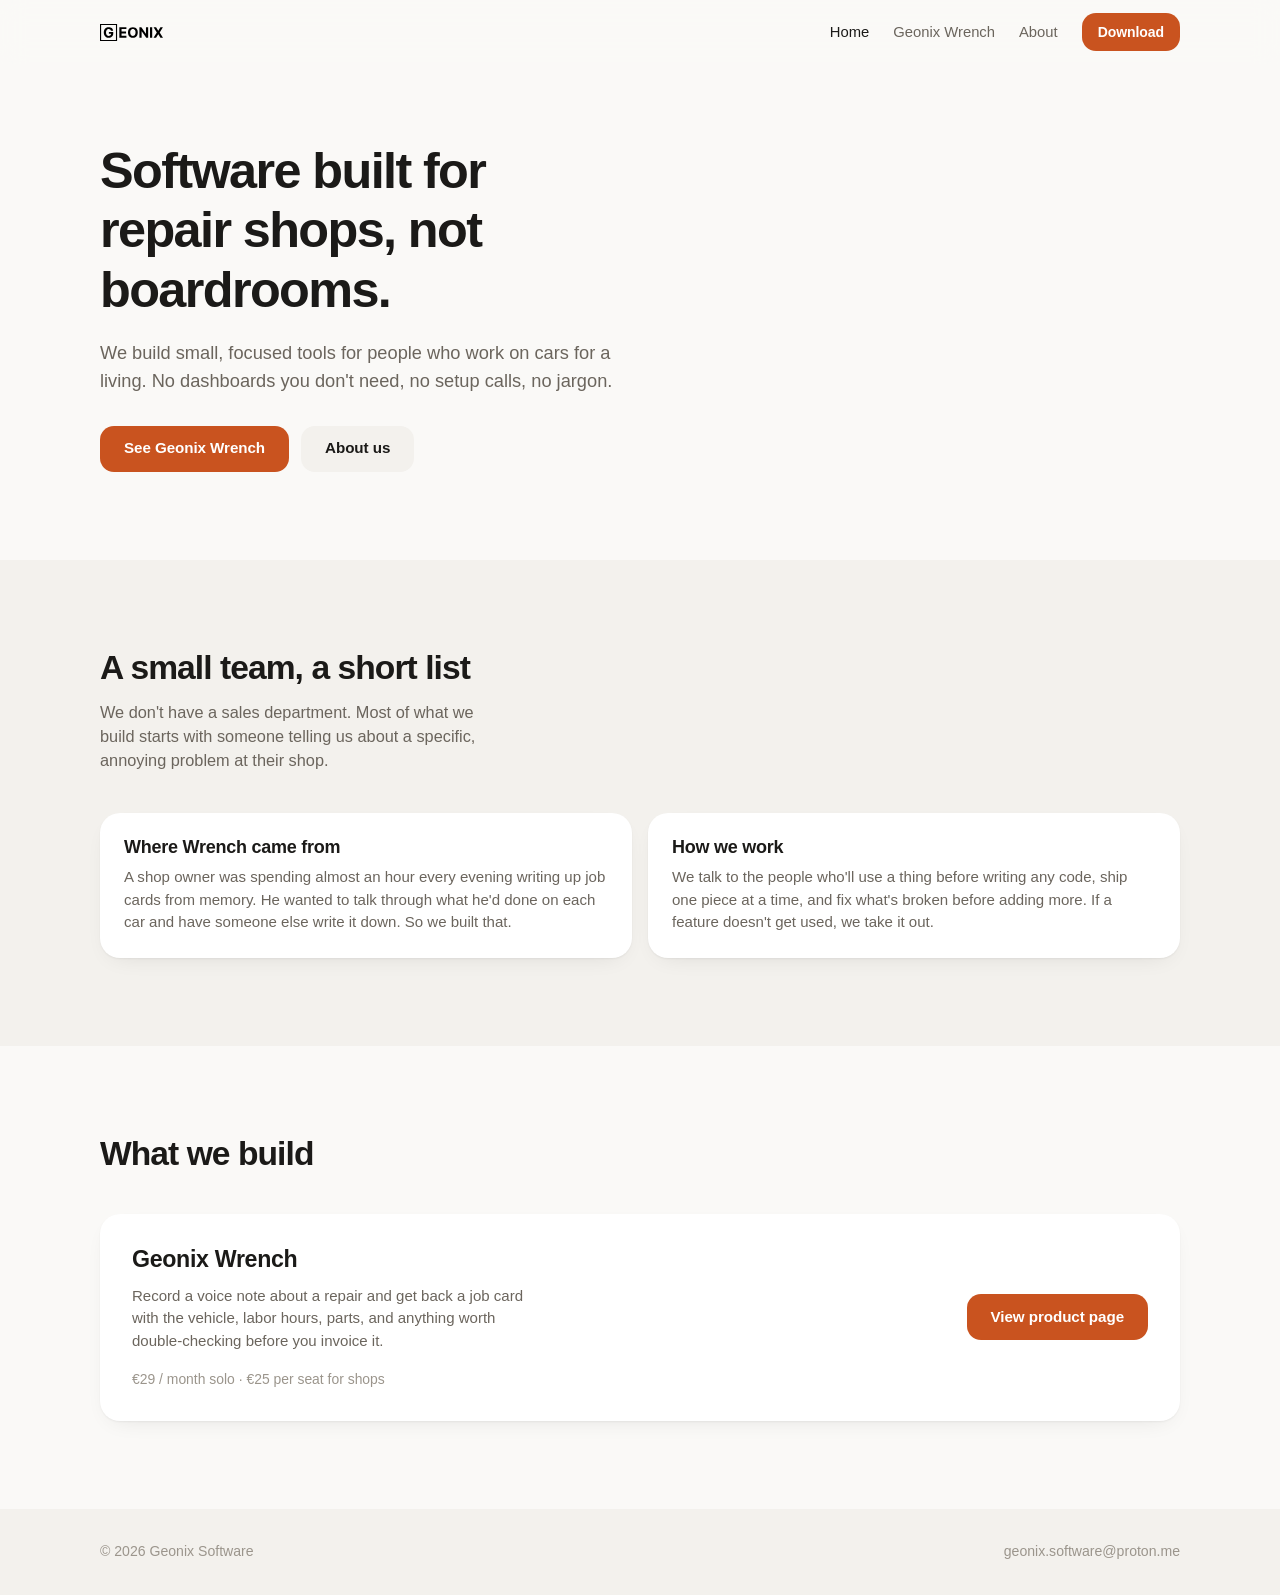
==== index.html @ e20d3b67 "Remove decorative pills and badges The tinted pill above the hero headline is a stock landing-page d" ====
<!DOCTYPE html>
<html lang="en">
<head>
<meta charset="UTF-8" />
<meta name="viewport" content="width=device-width, initial-scale=1.0" />
<title>Geonix Software — tools for repair shops</title>
<meta name="description" content="Small, focused software for people who work on cars for a living." />
<link rel="icon" href="data:," />
<link rel="stylesheet" href="assets/site.css" />
</head>
<body>

<header class="site-header">
  <div class="shell">
    <a href="index.html" class="brand" aria-label="Geonix Software home">
      <picture>
        <source srcset="assets/geonix_logo_light.svg" media="(prefers-color-scheme: dark)" />
        <img src="assets/geonix_logo.svg" alt="Geonix" class="brand-geonix" />
      </picture>
    </a>
    <nav class="nav">
      <a href="index.html" class="current nav-hide">Home</a>
      <a href="geonix_wrench.html" class="nav-hide">Geonix Wrench</a>
      <a href="#about" class="nav-hide">About</a>
      <a href="geonix_wrench.html#download" class="btn btn-primary btn-sm">Download</a>
    </nav>
  </div>
</header>

<section class="hero">
  <div class="shell">
    <h1 style="max-width:16ch">Software built for repair shops, not boardrooms.</h1>
    <p class="lede" style="margin-top:var(--s5)">
      We build small, focused tools for people who work on cars for a living. No dashboards you
      don't need, no setup calls, no jargon.
    </p>
    <div class="hero-actions">
      <a href="geonix_wrench.html" class="btn btn-primary">See Geonix Wrench</a>
      <a href="#about" class="btn btn-tonal">About us</a>
    </div>
  </div>
</section>

<section id="about" class="section section-muted">
  <div class="shell">
    <div class="section-head">
      <h2>A small team, a short list</h2>
      <p>
        We don't have a sales department. Most of what we build starts with someone telling us
        about a specific, annoying problem at their shop.
      </p>
    </div>

    <div class="grid grid-2">
      <div class="card">
        <h3>Where Wrench came from</h3>
        <p>
          A shop owner was spending almost an hour every evening writing up job cards from
          memory. He wanted to talk through what he'd done on each car and have someone else
          write it down. So we built that.
        </p>
      </div>
      <div class="card">
        <h3>How we work</h3>
        <p>
          We talk to the people who'll use a thing before writing any code, ship one piece at a
          time, and fix what's broken before adding more. If a feature doesn't get used, we take
          it out.
        </p>
      </div>
    </div>
  </div>
</section>

<section class="section">
  <div class="shell">
    <div class="section-head">
      <h2>What we build</h2>
    </div>

    <div class="card" style="display:flex;flex-wrap:wrap;gap:var(--s8);align-items:center;justify-content:space-between;padding:var(--s8)">
      <div style="flex:1 1 24rem">
        <h3 style="font-size:1.45rem">Geonix Wrench</h3>
        <p style="margin-top:var(--s3);color:var(--ink-2);max-width:48ch">
          Record a voice note about a repair and get back a job card with the vehicle, labor
          hours, parts, and anything worth double-checking before you invoice it.
        </p>
        <p class="fine" style="margin-top:var(--s4)">€29 / month solo · €25 per seat for shops</p>
      </div>
      <a href="geonix_wrench.html" class="btn btn-primary">View product page</a>
    </div>
  </div>
</section>

<footer class="site-footer">
  <div class="shell">
    <p>&copy; 2026 Geonix Software</p>
    <a href="mailto:geonix.software@proton.me">geonix.software@proton.me</a>
  </div>
</footer>

</body>
</html>
---- assets/site.css ----
/* Geonix Software — site styles.
   Same design system as the app (lib/core/theme): tonal surfaces instead of
   drawn borders, one rounding scale, one soft shadow, two muted ink tones. */

/* ---------------------------------------------------------------- tokens */

:root {
  /* Surfaces step by tone, not by outline. */
  --canvas: #faf9f7;
  --surface: #ffffff;
  --muted: #f3f1ed;
  --sunken: #efede8;
  --hairline: #e9e6e1;

  --ink: #1b1a18;
  --ink-2: #6b655d;
  --ink-3: #9b958c;

  --accent: #c9531f;
  --accent-hover: #b1471a;
  --accent-soft: #faede5;
  --on-accent: #ffffff;

  --success: #2c7a57;
  --success-soft: #e7f1ec;
  --danger: #b63a2e;
  --danger-soft: #faeae8;

  /* One shadow, two layers: contact + ambient. No heavy drops anywhere. */
  --shadow: 0 1px 2px rgba(27, 26, 24, 0.05), 0 8px 24px -12px rgba(27, 26, 24, 0.12);
  --shadow-lg: 0 2px 4px rgba(27, 26, 24, 0.05), 0 24px 48px -20px rgba(27, 26, 24, 0.18);

  --r-sm: 10px;
  --r-md: 14px;
  --r-lg: 20px;
  --r-xl: 26px;

  /* 4-point spacing scale, mirroring AppTheme. */
  --s1: 4px;
  --s2: 8px;
  --s3: 12px;
  --s4: 16px;
  --s5: 20px;
  --s6: 24px;
  --s8: 32px;
  --s10: 40px;
  --s12: 56px;

  --shell: min(1080px, 100% - 2.5rem);
  --font: -apple-system, BlinkMacSystemFont, "Segoe UI", Roboto, "Helvetica Neue", Arial,
    sans-serif;

  --header-bg: rgba(250, 249, 247, 0.85);
  --scrim: rgba(27, 26, 24, 0.32);
}

/* Dark mode. Same values as AppPalette.dark in the app, so the two surfaces
   stay in step. Only the tokens are redefined — no component rules change. */
@media (prefers-color-scheme: dark) {
  :root {
    --canvas: #141317;
    --surface: #1d1c21;
    --muted: #26252b;
    --sunken: #2b2a31;
    --hairline: #302f37;

    --ink: #f4f2ef;
    --ink-2: #a8a3ad;
    --ink-3: #77727e;

    /* Lifted accent: the light-mode orange does not carry enough contrast
       against a dark surface. */
    --accent: #ec7440;
    --accent-hover: #f28a5d;
    --accent-soft: #33241c;
    --on-accent: #1b1008;

    --success: #5fbb8c;
    --success-soft: #1d2a24;
    --danger: #e87a6c;
    --danger-soft: #2e1f1d;

    --shadow: 0 1px 2px rgba(0, 0, 0, 0.4), 0 8px 24px -12px rgba(0, 0, 0, 0.6);
    --shadow-lg: 0 2px 4px rgba(0, 0, 0, 0.4), 0 24px 48px -20px rgba(0, 0, 0, 0.7);

    --header-bg: rgba(20, 19, 23, 0.85);
    --scrim: rgba(0, 0, 0, 0.55);
  }

  /* The accent ring on the featured plan needs the lifted orange too. */
  .plan-featured {
    box-shadow: var(--shadow-lg), inset 0 0 0 1.5px rgba(236, 116, 64, 0.4);
  }

  /* .flag deliberately NOT overridden here: it sits on the white PDF mock,
     which stays light in dark mode. */
}

/* ----------------------------------------------------------------- reset */

*,
*::before,
*::after {
  box-sizing: border-box;
}

html {
  -webkit-text-size-adjust: 100%;
  scroll-behavior: smooth;
}

body {
  margin: 0;
  background: var(--canvas);
  color: var(--ink);
  font-family: var(--font);
  font-size: 16px;
  line-height: 1.5;
  -webkit-font-smoothing: antialiased;
  -moz-osx-font-smoothing: grayscale;
}

img {
  display: block;
  max-width: 100%;
}

a {
  color: inherit;
  text-decoration: none;
}

button,
input {
  font: inherit;
  color: inherit;
  margin: 0;
}

p {
  margin: 0;
}

h1,
h2,
h3,
h4 {
  margin: 0;
  color: var(--ink);
  line-height: 1.18;
  letter-spacing: -0.022em;
  font-weight: 700;
}

h1 {
  font-size: clamp(2.1rem, 4.6vw, 3.15rem);
  letter-spacing: -0.032em;
}

h2 {
  font-size: clamp(1.6rem, 3vw, 2.1rem);
  letter-spacing: -0.028em;
}

h3 {
  font-size: 1.125rem;
  letter-spacing: -0.014em;
}

:focus-visible {
  outline: 2px solid var(--accent);
  outline-offset: 2px;
  border-radius: var(--r-sm);
}

/* ---------------------------------------------------------------- layout */

.shell {
  width: var(--shell);
  margin-inline: auto;
}

.section {
  padding-block: clamp(3.5rem, 7vw, 5.5rem);
}

/* Alternating tone replaces the hairline rules that used to divide sections. */
.section-muted {
  background: var(--muted);
}

.section-head {
  max-width: 46ch;
  margin-bottom: var(--s10);
}

.section-head p {
  margin-top: var(--s3);
  color: var(--ink-2);
  font-size: 1.02rem;
}

.lede {
  color: var(--ink-2);
  font-size: clamp(1.02rem, 1.5vw, 1.14rem);
  max-width: 54ch;
}

.muted {
  color: var(--ink-2);
}

.fine {
  color: var(--ink-3);
  font-size: 0.87rem;
}

/* ---------------------------------------------------------------- header */

.site-header {
  position: sticky;
  top: 0;
  z-index: 50;
  background: var(--header-bg);
  backdrop-filter: saturate(180%) blur(12px);
}

.site-header .shell {
  display: flex;
  align-items: center;
  justify-content: space-between;
  gap: var(--s5);
  height: 64px;
}

/* The two marks have different aspect ratios (the Wrench lockup carries a
   second line), so they are sized individually to sit on the same baseline
   rather than by one blanket height. */
.brand {
  display: inline-flex;
  align-items: center;
  transition: opacity 0.15s ease;
}

.brand:hover {
  opacity: 0.7;
}

.brand img {
  width: auto;
  display: block;
}

.brand-wrench {
  height: 26px;
}

.brand-geonix {
  height: 17px;
}

.brand-pair {
  display: flex;
  align-items: center;
  gap: var(--s4);
  min-width: 0;
}

.brand-divider {
  width: 1px;
  height: 22px;
  background: var(--hairline);
  flex: none;
}

/* On a narrow screen the company mark yields to the product it belongs to. */
@media (max-width: 480px) {
  .brand-divider,
  .brand-pair .brand-geonix {
    display: none;
  }
}

.nav {
  display: flex;
  align-items: center;
  gap: var(--s6);
  font-size: 0.925rem;
  color: var(--ink-2);
}

/* :not(.btn) matters. `.nav a` (0,1,1) outranks `.btn`/`.btn-sm` (0,1,0), so
   without it this rule zeroed the button's horizontal padding and its label
   spilled outside the pill — and the hover rule repainted its text dark. */
.nav a:not(.btn) {
  padding: var(--s2) 0;
  transition: color 0.15s ease;
}

.nav a:not(.btn):hover,
.nav a:not(.btn).current {
  color: var(--ink);
}

@media (max-width: 640px) {
  .nav-hide {
    display: none;
  }
}

/* --------------------------------------------------------------- buttons */

.btn {
  display: inline-flex;
  align-items: center;
  justify-content: center;
  gap: var(--s2);
  min-height: 46px;
  padding: 0 var(--s6);
  border: 0;
  border-radius: var(--r-md);
  font-size: 0.95rem;
  font-weight: 600;
  letter-spacing: -0.005em;
  cursor: pointer;
  white-space: nowrap;
  transition: background-color 0.15s ease, color 0.15s ease, transform 0.1s ease;
}

.btn:active:not(:disabled) {
  transform: translateY(1px);
}

.btn-primary {
  background: var(--accent);
  color: var(--on-accent);
}

.btn-primary:hover:not(:disabled) {
  background: var(--accent-hover);
}

/* Tonal fill rather than an outline — matches OutlinedButton in the app. */
.btn-tonal {
  background: var(--muted);
  color: var(--ink);
}

.btn-tonal:hover:not(:disabled) {
  background: var(--sunken);
}

.section-muted .btn-tonal {
  background: var(--surface);
}

/* ...but inside a card the surrounding surface IS --surface, so the rule above
   painted the button the same colour as the card and it vanished. Same
   specificity, declared later, so this wins where it applies. */
.card .btn-tonal,
.plan .btn-tonal {
  background: var(--muted);
}

.card .btn-tonal:hover:not(:disabled),
.plan .btn-tonal:hover:not(:disabled) {
  background: var(--sunken);
}

.btn-sm {
  min-height: 38px;
  padding: 0 var(--s4);
  font-size: 0.875rem;
}

.btn-block {
  width: 100%;
}

.btn:disabled {
  background: var(--sunken);
  color: var(--ink-3);
  cursor: not-allowed;
}

/* Bare icon rather than a tinted rounded chip — the badge was decoration and
   read as boilerplate. */
.card-icon {
  display: block;
  color: var(--accent);
  margin-bottom: var(--s4);
}

.card-icon svg {
  width: 22px;
  height: 22px;
}

/* ----------------------------------------------------------------- cards */

.card {
  background: var(--surface);
  border-radius: var(--r-lg);
  padding: var(--s6);
  box-shadow: var(--shadow);
}

.card h3 + p {
  margin-top: var(--s2);
  color: var(--ink-2);
  font-size: 0.94rem;
}

.grid {
  display: grid;
  gap: var(--s4);
  grid-template-columns: 1fr;
}

@media (min-width: 700px) {
  .grid-2 {
    grid-template-columns: repeat(2, 1fr);
  }
  .grid-3 {
    grid-template-columns: repeat(3, 1fr);
  }
}

/* ------------------------------------------------------------------ hero */

.hero {
  padding-block: clamp(3rem, 6vw, 5rem) clamp(3.5rem, 7vw, 5.5rem);
}

.hero-grid {
  display: grid;
  gap: clamp(2.5rem, 5vw, 4rem);
  grid-template-columns: 1fr;
  align-items: center;
}

@media (min-width: 940px) {
  .hero-grid {
    grid-template-columns: 1.05fr 0.95fr;
  }
}

.hero .lede {
  margin-top: var(--s5);
}

.hero-actions {
  margin-top: var(--s8);
  display: flex;
  flex-wrap: wrap;
  gap: var(--s3);
}

.hero-note {
  margin-top: var(--s5);
  color: var(--ink-3);
  font-size: 0.87rem;
}

/* --------------------------------------------------------------- jobcard */

/* Deliberately theme-independent: this is a mock of the generated PDF, and the
   PDF is white paper with a navy accent (BRAND_COLOR in pdf_generator.py).
   It used to follow --surface, so in dark mode it showed as a black "PDF". */
.jobcard {
  --paper: #ffffff;
  --paper-ink: #1b1a18;
  --paper-ink-2: #6b655d;
  --paper-ink-3: #9b958c;
  --paper-line: #e8e5e0;
  --paper-navy: #1f3a5f;
}

/* --------------------------------------------------------- job card demo */

.jobcard {
  background: var(--paper);
  color: var(--paper-ink);
  border-radius: var(--r-xl);
  padding: var(--s6);
  box-shadow: var(--shadow-lg);
}

.jobcard-top {
  display: flex;
  align-items: center;
  justify-content: space-between;
  gap: var(--s4);
  padding-bottom: var(--s4);
  border-bottom: 1px solid var(--paper-line);
}

.jobcard-id {
  font-size: 0.8rem;
  color: var(--paper-ink-3);
}

.jobcard-row {
  padding-block: var(--s4);
  border-bottom: 1px solid var(--paper-line);
}

.jobcard-row:last-of-type {
  border-bottom: 0;
}

.jobcard-label {
  font-size: 0.72rem;
  font-weight: 700;
  letter-spacing: 0.06em;
  text-transform: uppercase;
  color: var(--paper-navy);
  margin-bottom: var(--s1);
}

.jobcard-value {
  font-size: 0.95rem;
  color: var(--paper-ink);
}

.jobcard-line {
  display: flex;
  align-items: baseline;
  justify-content: space-between;
  gap: var(--s4);
  font-size: 0.92rem;
  padding-block: var(--s1);
}

.jobcard-line span:last-child {
  font-variant-numeric: tabular-nums;
  color: var(--paper-ink-2);
}

.flag {
  margin-top: var(--s4);
  background: #fdf1e8;
  border-radius: var(--r-md);
  padding: var(--s3) var(--s4);
  font-size: 0.86rem;
  color: #8a3a14;
  display: flex;
  gap: var(--s2);
}

/* ----------------------------------------------------------------- steps */

.steps {
  counter-reset: step;
  display: grid;
  gap: var(--s6);
  grid-template-columns: 1fr;
}

@media (min-width: 820px) {
  .steps {
    grid-template-columns: repeat(3, 1fr);
  }
}

.step {
  background: var(--surface);
  border-radius: var(--r-lg);
  padding: var(--s6);
  box-shadow: var(--shadow);
}

.step::before {
  counter-increment: step;
  content: counter(step, decimal-leading-zero);
  display: block;
  color: var(--accent);
  font-size: 0.8rem;
  font-weight: 700;
  letter-spacing: 0.08em;
  margin-bottom: var(--s3);
}

.step p {
  margin-top: var(--s2);
  color: var(--ink-2);
  font-size: 0.94rem;
}

/* --------------------------------------------------------------- pricing */

/* Stretch, not start: the two cards hold different amounts of content (the
   Team card carries a seat stepper), and letting them size independently left
   their Subscribe buttons on different baselines. */
.pricing {
  display: grid;
  gap: var(--s5);
  grid-template-columns: 1fr;
  align-items: stretch;
}

@media (min-width: 860px) {
  .pricing {
    grid-template-columns: repeat(2, 1fr);
  }
}

.plan {
  background: var(--surface);
  border-radius: var(--r-xl);
  padding: var(--s8);
  box-shadow: var(--shadow);
  display: flex;
  flex-direction: column;
  height: 100%;
}

/* The one accented element on the page. */
.plan-featured {
  box-shadow: var(--shadow-lg), inset 0 0 0 1.5px rgba(201, 83, 31, 0.35);
}

.plan-head {
  display: flex;
  align-items: center;
  justify-content: space-between;
  gap: var(--s4);
  min-height: 30px;
}

.plan-sub {
  margin-top: var(--s2);
  color: var(--ink-2);
  font-size: 0.94rem;
  min-height: 2.8em;
}

.price {
  display: flex;
  align-items: baseline;
  gap: var(--s2);
  margin-top: var(--s6);
}

.price strong {
  font-size: 2.6rem;
  font-weight: 700;
  letter-spacing: -0.04em;
  font-variant-numeric: tabular-nums;
}

.price span {
  color: var(--ink-3);
  font-size: 0.9rem;
}

.plan-features {
  list-style: none;
  margin: var(--s6) 0 0;
  padding: 0;
  display: grid;
  gap: var(--s3);
  font-size: 0.94rem;
}

.plan-features li {
  display: flex;
  gap: var(--s3);
  align-items: flex-start;
}

.plan-features li::before {
  content: "✓";
  color: var(--accent);
  font-weight: 700;
  font-size: 0.85rem;
  line-height: 1.6;
  flex: none;
}

.plan-foot {
  margin-top: auto;
  padding-top: var(--s6);
}

/* ---------------------------------------------------------------- footer */

.site-footer {
  background: var(--muted);
  padding-block: var(--s8);
  color: var(--ink-3);
  font-size: 0.88rem;
}

.site-footer .shell {
  display: flex;
  flex-wrap: wrap;
  align-items: center;
  justify-content: space-between;
  gap: var(--s4);
}

.site-footer a:hover {
  color: var(--ink);
}

/* -------------------------------------------------------------- centered */

.center-page {
  min-height: 100vh;
  display: grid;
  place-items: center;
  padding: var(--s6);
  text-align: center;
}

.center-card {
  width: min(420px, 100%);
  background: var(--surface);
  border-radius: var(--r-xl);
  padding: var(--s10) var(--s8);
  box-shadow: var(--shadow);
}

.badge-round {
  width: 52px;
  height: 52px;
  border-radius: 50%;
  display: grid;
  place-items: center;
  margin: 0 auto var(--s6);
  font-size: 1.35rem;
}

@media (prefers-reduced-motion: reduce) {
  html {
    scroll-behavior: auto;
  }
  *,
  *::before,
  *::after {
    transition-duration: 0.01ms !important;
    animation-duration: 0.01ms !important;
  }
}

/* ------------------------------------------------------------- downloads */

.downloads {
  display: grid;
  gap: var(--s3);
  grid-template-columns: 1fr;
}

@media (min-width: 640px) {
  .downloads {
    grid-template-columns: repeat(2, 1fr);
  }
}

@media (min-width: 980px) {
  .downloads {
    grid-template-columns: repeat(3, 1fr);
  }
}

/* One rule for both states: an <a class="dl"> is a live download, a
   <span class="dl"> is one that has not shipped yet. */
.dl {
  display: flex;
  align-items: center;
  gap: var(--s4);
  padding: var(--s4) var(--s5);
  background: var(--surface);
  border-radius: var(--r-lg);
  box-shadow: var(--shadow);
  color: var(--ink);
  transition: transform 0.15s ease, box-shadow 0.15s ease;
}

a.dl:hover {
  transform: translateY(-2px);
  box-shadow: var(--shadow-lg);
}

.dl[aria-disabled='true'] {
  box-shadow: none;
  background: transparent;
  outline: 1.5px dashed var(--hairline);
  outline-offset: -1.5px;
  color: var(--ink-3);
}

/* Bare glyph, no tinted container — matches .card-icon. */
.dl-icon {
  flex: none;
  display: grid;
  place-items: center;
  color: var(--accent);
}

.dl[aria-disabled='true'] .dl-icon {
  color: var(--ink-3);
}

.dl-icon svg {
  width: 22px;
  height: 22px;
}

.dl-text {
  display: flex;
  flex-direction: column;
  min-width: 0;
}

.dl-text strong {
  font-size: 0.97rem;
  font-weight: 600;
  letter-spacing: -0.01em;
}

.dl-text small {
  font-size: 0.83rem;
  color: var(--ink-3);
}

.dl-soon {
  margin-left: auto;
  flex: none;
  font-style: normal;
  font-size: 0.78rem;
  color: var(--ink-3);
}
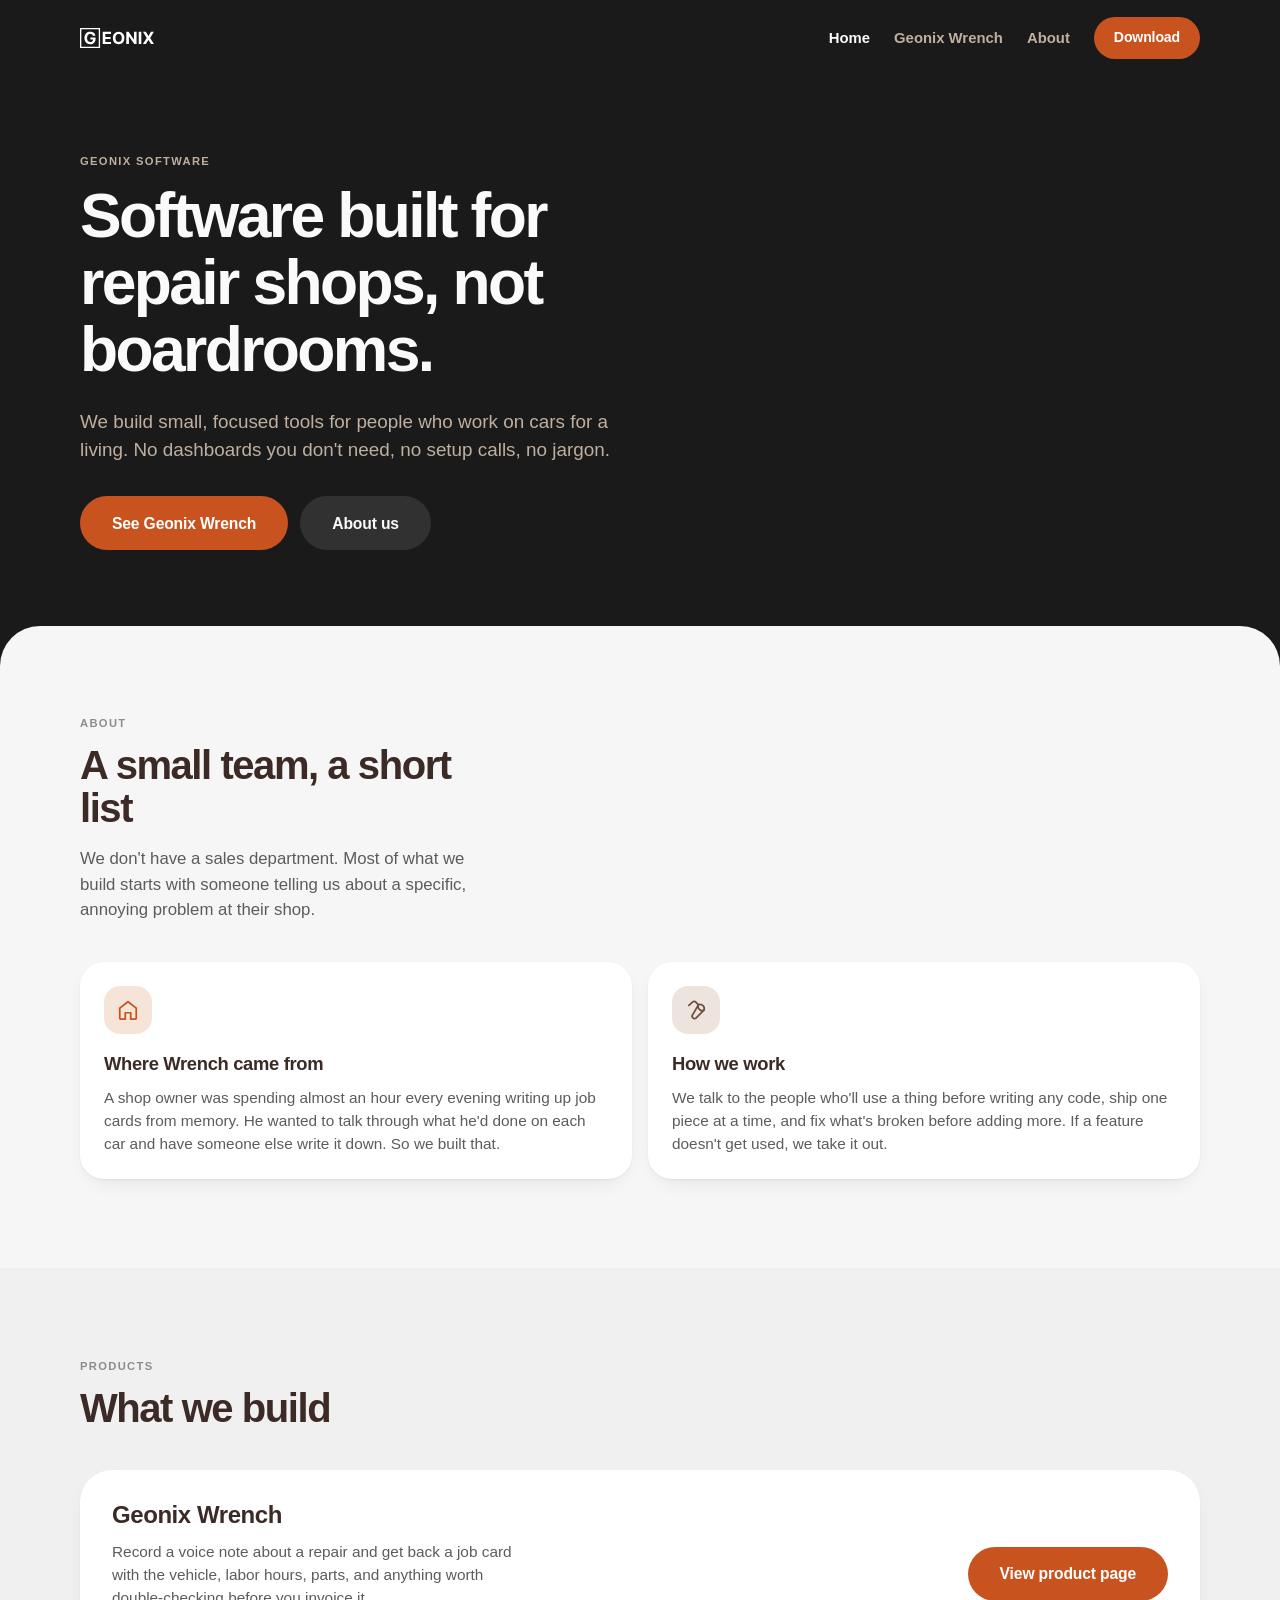
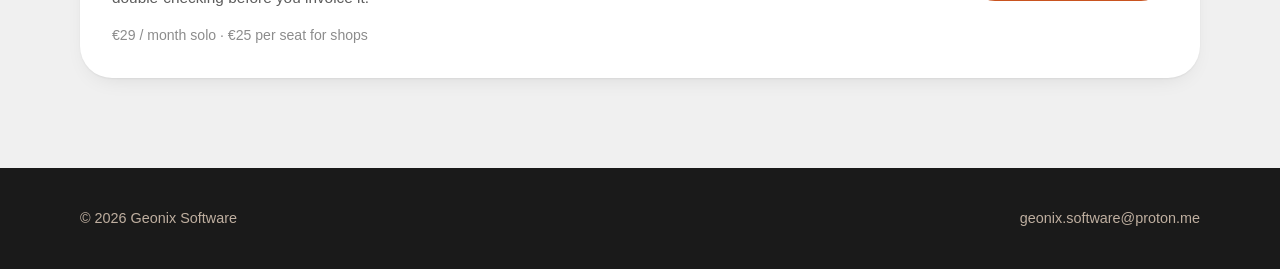
==== commit db19523f: "Rebuild the site on the block-and-sheet layout The pages were a flat light canvas with cards floatin" ====
--- a/index.html
+++ b/index.html
@@ -5,6 +5,7 @@
 <meta name="viewport" content="width=device-width, initial-scale=1.0" />
 <title>Geonix Software — tools for repair shops</title>
 <meta name="description" content="Small, focused software for people who work on cars for a living." />
+<meta name="theme-color" content="#1a1a1a" />
 <link rel="icon" href="data:," />
 <link rel="stylesheet" href="assets/site.css" />
 </head>
@@ -13,10 +14,7 @@
 <header class="site-header">
   <div class="shell">
     <a href="index.html" class="brand" aria-label="Geonix Software home">
-      <picture>
-        <source srcset="assets/geonix_logo_light.svg" media="(prefers-color-scheme: dark)" />
-        <img src="assets/geonix_logo.svg" alt="Geonix" class="brand-geonix" />
-      </picture>
+      <img src="assets/geonix_logo_light.svg" alt="Geonix" class="brand-geonix" />
     </a>
     <nav class="nav">
       <a href="index.html" class="current nav-hide">Home</a>
@@ -27,23 +25,27 @@
   </div>
 </header>
 
-<section class="hero">
+<section class="hero-plain">
   <div class="shell">
+    <span class="eyebrow eyebrow-on-block">Geonix Software</span>
     <h1 style="max-width:16ch">Software built for repair shops, not boardrooms.</h1>
-    <p class="lede" style="margin-top:var(--s5)">
+    <p class="lede">
       We build small, focused tools for people who work on cars for a living. No dashboards you
       don't need, no setup calls, no jargon.
     </p>
     <div class="hero-actions">
       <a href="geonix_wrench.html" class="btn btn-primary">See Geonix Wrench</a>
-      <a href="#about" class="btn btn-tonal">About us</a>
+      <a href="#about" class="btn btn-on-block">About us</a>
     </div>
   </div>
 </section>
 
-<section id="about" class="section section-muted">
+<main class="sheet">
+
+<section id="about" class="section">
   <div class="shell">
     <div class="section-head">
+      <span class="eyebrow">About</span>
       <h2>A small team, a short list</h2>
       <p>
         We don't have a sales department. Most of what we build starts with someone telling us
@@ -53,6 +55,7 @@
 
     <div class="grid grid-2">
       <div class="card">
+        <span class="icon-tile icon-tile-accent" aria-hidden="true"><svg viewBox="0 0 24 24" fill="none" stroke="currentColor" stroke-width="1.9" stroke-linecap="round" stroke-linejoin="round"><path d="M3 21V10l9-7 9 7v11a1 1 0 0 1-1 1h-5v-7H9v7H4a1 1 0 0 1-1-1Z"/></svg></span>
         <h3>Where Wrench came from</h3>
         <p>
           A shop owner was spending almost an hour every evening writing up job cards from
@@ -61,6 +64,7 @@
         </p>
       </div>
       <div class="card">
+        <span class="icon-tile" aria-hidden="true"><svg viewBox="0 0 24 24" fill="none" stroke="currentColor" stroke-width="1.9" stroke-linecap="round" stroke-linejoin="round"><path d="M14.7 6.3a4.5 4.5 0 0 0 5.9 5.9l-8.3 8.3a2.6 2.6 0 0 1-3.7-3.7Z"/><path d="M20.6 12.2A4.5 4.5 0 0 0 14.7 6.3l-2.6-2.6a3 3 0 0 0-4.2 0L4.2 6.9"/></svg></span>
         <h3>How we work</h3>
         <p>
           We talk to the people who'll use a thing before writing any code, ship one piece at a
@@ -72,15 +76,16 @@
   </div>
 </section>
 
-<section class="section">
+<section class="section section-muted">
   <div class="shell">
     <div class="section-head">
+      <span class="eyebrow">Products</span>
       <h2>What we build</h2>
     </div>
 
-    <div class="card" style="display:flex;flex-wrap:wrap;gap:var(--s8);align-items:center;justify-content:space-between;padding:var(--s8)">
-      <div style="flex:1 1 24rem">
-        <h3 style="font-size:1.45rem">Geonix Wrench</h3>
+    <div class="card product-card">
+      <div class="product-card-body">
+        <h3 style="font-size:1.5rem">Geonix Wrench</h3>
         <p style="margin-top:var(--s3);color:var(--ink-2);max-width:48ch">
           Record a voice note about a repair and get back a job card with the vehicle, labor
           hours, parts, and anything worth double-checking before you invoice it.
@@ -92,6 +97,8 @@
   </div>
 </section>
 
+</main>
+
 <footer class="site-footer">
   <div class="shell">
     <p>&copy; 2026 Geonix Software</p>
--- a/assets/site.css
+++ b/assets/site.css
@@ -1,39 +1,65 @@
 /* Geonix Software — site styles.
-   Same design system as the app (lib/core/theme): tonal surfaces instead of
-   drawn borders, one rounding scale, one soft shadow, two muted ink tones. */
+
+   Same design system as the app (lib/core/theme). Three ideas carry it:
+
+   * **Block and sheet.** The page opens on a near-black block that holds the
+     header and the headline; the content rides underneath it on a light sheet
+     with a hard top radius. Sections are then tone-blocked rather than ruled
+     off.
+   * **Backgrounds are neutral.** Canvas, surfaces and the block are black /
+     grey / white, so no large area carries hue.
+   * **Details carry the colour.** Headings, buttons, icon tiles and chips
+     come from the "Mellow Espresso / Soft Ecru" ramp:
+       #3B2A25 deep espresso · #6F4C3E mellow espresso · #BFAFA0 taupe
+       #EAE1D6 soft ecru     · #C9531F burnt orange
+*/
 
 /* ---------------------------------------------------------------- tokens */
 
 :root {
-  /* Surfaces step by tone, not by outline. */
-  --canvas: #faf9f7;
+  --canvas: #f6f6f6;
   --surface: #ffffff;
-  --muted: #f3f1ed;
-  --sunken: #efede8;
-  --hairline: #e9e6e1;
-
-  --ink: #1b1a18;
-  --ink-2: #6b655d;
-  --ink-3: #9b958c;
+  --muted: #f0f0f0;
+  --sunken: #e8e8e8;
+  --hairline: #e0e0e0;
+
+  /* Headings are espresso; running copy is neutral grey. */
+  --ink: #3b2a25;
+  --ink-2: #5c5c5c;
+  --ink-3: #8c8c8c;
 
   --accent: #c9531f;
-  --accent-hover: #b1471a;
-  --accent-soft: #faede5;
+  --accent-hover: #b0471a;
+  --accent-soft: #f6e4d8;
   --on-accent: #ffffff;
 
-  --success: #2c7a57;
-  --success-soft: #e7f1ec;
-  --danger: #b63a2e;
-  --danger-soft: #faeae8;
+  --secondary: #6f4c3e;
+  --secondary-soft: #ede4de;
+
+  /* The full-bleed block. Neutral near-black, so the espresso and orange
+     details sitting on it are the only colour in view. */
+  --block: #1a1a1a;
+  --block-raised: #262626;
+  --on-block: #fafafa;
+  /* Taupe — the one warm detail on the neutral block. */
+  --on-block-muted: #bfafa0;
+
+  --success: #3e7a5c;
+  --success-soft: #e4efe9;
+  --danger: #a83e2c;
+  --danger-soft: #f7e5e1;
 
   /* One shadow, two layers: contact + ambient. No heavy drops anywhere. */
-  --shadow: 0 1px 2px rgba(27, 26, 24, 0.05), 0 8px 24px -12px rgba(27, 26, 24, 0.12);
-  --shadow-lg: 0 2px 4px rgba(27, 26, 24, 0.05), 0 24px 48px -20px rgba(27, 26, 24, 0.18);
-
-  --r-sm: 10px;
-  --r-md: 14px;
-  --r-lg: 20px;
-  --r-xl: 26px;
+  --shadow: 0 1px 2px rgba(0, 0, 0, 0.05), 0 8px 24px -12px rgba(0, 0, 0, 0.14);
+  --shadow-lg: 0 2px 4px rgba(0, 0, 0, 0.06), 0 24px 48px -20px rgba(0, 0, 0, 0.2);
+  --shadow-float: 0 4px 8px rgba(0, 0, 0, 0.06), 0 40px 80px -32px rgba(0, 0, 0, 0.28);
+
+  --r-sm: 12px;
+  --r-md: 18px;
+  --r-lg: 24px;
+  --r-xl: 32px;
+  --r-sheet: 40px;
+  --r-pill: 999px;
 
   /* 4-point spacing scale, mirroring AppTheme. */
   --s1: 4px;
@@ -45,55 +71,52 @@
   --s8: 32px;
   --s10: 40px;
   --s12: 56px;
-
-  --shell: min(1080px, 100% - 2.5rem);
+  --s16: 72px;
+
+  --shell: min(1120px, 100% - 2.5rem);
   --font: -apple-system, BlinkMacSystemFont, "Segoe UI", Roboto, "Helvetica Neue", Arial,
     sans-serif;
-
-  --header-bg: rgba(250, 249, 247, 0.85);
-  --scrim: rgba(27, 26, 24, 0.32);
 }
 
 /* Dark mode. Same values as AppPalette.dark in the app, so the two surfaces
    stay in step. Only the tokens are redefined — no component rules change. */
 @media (prefers-color-scheme: dark) {
   :root {
-    --canvas: #141317;
-    --surface: #1d1c21;
-    --muted: #26252b;
-    --sunken: #2b2a31;
-    --hairline: #302f37;
-
-    --ink: #f4f2ef;
-    --ink-2: #a8a3ad;
-    --ink-3: #77727e;
+    --canvas: #121212;
+    --surface: #1c1c1c;
+    --muted: #262626;
+    --sunken: #303030;
+    --hairline: #343434;
+
+    --ink: #f5f3f1;
+    --ink-2: #ababab;
+    --ink-3: #757575;
 
     /* Lifted accent: the light-mode orange does not carry enough contrast
        against a dark surface. */
-    --accent: #ec7440;
-    --accent-hover: #f28a5d;
-    --accent-soft: #33241c;
-    --on-accent: #1b1008;
-
-    --success: #5fbb8c;
-    --success-soft: #1d2a24;
-    --danger: #e87a6c;
-    --danger-soft: #2e1f1d;
-
-    --shadow: 0 1px 2px rgba(0, 0, 0, 0.4), 0 8px 24px -12px rgba(0, 0, 0, 0.6);
-    --shadow-lg: 0 2px 4px rgba(0, 0, 0, 0.4), 0 24px 48px -20px rgba(0, 0, 0, 0.7);
-
-    --header-bg: rgba(20, 19, 23, 0.85);
-    --scrim: rgba(0, 0, 0, 0.55);
-  }
-
-  /* The accent ring on the featured plan needs the lifted orange too. */
-  .plan-featured {
-    box-shadow: var(--shadow-lg), inset 0 0 0 1.5px rgba(236, 116, 64, 0.4);
-  }
-
-  /* .flag deliberately NOT overridden here: it sits on the white PDF mock,
-     which stays light in dark mode. */
+    --accent: #e07e4a;
+    --accent-hover: #ec9264;
+    --accent-soft: #33231a;
+    --on-accent: #241209;
+
+    --secondary: #bfafa0;
+    --secondary-soft: #2b2521;
+
+    /* Deeper than --canvas, so the sheet still reads as lifted *off* the
+       block. Matching the block to the surface tone instead sank the sheet
+       into it and lost the whole block/sheet split in dark mode. */
+    --block: #000000;
+    --block-raised: #1a1a1a;
+
+    --success: #6bb58a;
+    --success-soft: #1b2a22;
+    --danger: #e08a76;
+    --danger-soft: #2e1d1b;
+
+    --shadow: 0 1px 2px rgba(0, 0, 0, 0.5), 0 8px 24px -12px rgba(0, 0, 0, 0.7);
+    --shadow-lg: 0 2px 4px rgba(0, 0, 0, 0.5), 0 24px 48px -20px rgba(0, 0, 0, 0.8);
+    --shadow-float: 0 4px 8px rgba(0, 0, 0, 0.5), 0 40px 80px -32px rgba(0, 0, 0, 0.9);
+  }
 }
 
 /* ----------------------------------------------------------------- reset */
@@ -111,7 +134,9 @@
 
 body {
   margin: 0;
-  background: var(--canvas);
+  /* The page background IS the block: the sheet is a rounded panel laid on
+     top of it, so the near-black shows at the top and behind the footer. */
+  background: var(--block);
   color: var(--ink);
   font-family: var(--font);
   font-size: 16px;
@@ -147,29 +172,30 @@
 h4 {
   margin: 0;
   color: var(--ink);
-  line-height: 1.18;
-  letter-spacing: -0.022em;
+  line-height: 1.08;
+  letter-spacing: -0.03em;
+  font-weight: 800;
+}
+
+h1 {
+  font-size: clamp(2.4rem, 5.4vw, 3.9rem);
+  letter-spacing: -0.042em;
+}
+
+h2 {
+  font-size: clamp(1.75rem, 3.4vw, 2.5rem);
+  letter-spacing: -0.036em;
+}
+
+h3 {
+  font-size: 1.15rem;
   font-weight: 700;
-}
-
-h1 {
-  font-size: clamp(2.1rem, 4.6vw, 3.15rem);
-  letter-spacing: -0.032em;
-}
-
-h2 {
-  font-size: clamp(1.6rem, 3vw, 2.1rem);
-  letter-spacing: -0.028em;
-}
-
-h3 {
-  font-size: 1.125rem;
-  letter-spacing: -0.014em;
+  letter-spacing: -0.018em;
 }
 
 :focus-visible {
   outline: 2px solid var(--accent);
-  outline-offset: 2px;
+  outline-offset: 3px;
   border-radius: var(--r-sm);
 }
 
@@ -180,8 +206,16 @@
   margin-inline: auto;
 }
 
+/* The light panel the whole page body sits on. */
+.sheet {
+  background: var(--canvas);
+  border-radius: var(--r-sheet) var(--r-sheet) 0 0;
+  position: relative;
+  z-index: 1;
+}
+
 .section {
-  padding-block: clamp(3.5rem, 7vw, 5.5rem);
+  padding-block: clamp(3.5rem, 7vw, 6rem);
 }
 
 /* Alternating tone replaces the hairline rules that used to divide sections. */
@@ -190,20 +224,35 @@
 }
 
 .section-head {
-  max-width: 46ch;
+  max-width: 44ch;
   margin-bottom: var(--s10);
 }
 
 .section-head p {
-  margin-top: var(--s3);
+  margin-top: var(--s4);
   color: var(--ink-2);
-  font-size: 1.02rem;
+  font-size: 1.05rem;
+}
+
+/* Small uppercase label above a heading. The one place tracking opens up. */
+.eyebrow {
+  display: block;
+  font-size: 0.7rem;
+  font-weight: 800;
+  letter-spacing: 0.12em;
+  text-transform: uppercase;
+  color: var(--ink-3);
+  margin-bottom: var(--s3);
+}
+
+.eyebrow-on-block {
+  color: var(--on-block-muted);
 }
 
 .lede {
   color: var(--ink-2);
-  font-size: clamp(1.02rem, 1.5vw, 1.14rem);
-  max-width: 54ch;
+  font-size: clamp(1.05rem, 1.5vw, 1.18rem);
+  max-width: 52ch;
 }
 
 .muted {
@@ -212,17 +261,13 @@
 
 .fine {
   color: var(--ink-3);
-  font-size: 0.87rem;
-}
-
-/* ---------------------------------------------------------------- header */
+  font-size: 0.88rem;
+}
+
+/* ---------------------------------------------------- header (on block) */
 
 .site-header {
-  position: sticky;
-  top: 0;
-  z-index: 50;
-  background: var(--header-bg);
-  backdrop-filter: saturate(180%) blur(12px);
+  background: var(--block);
 }
 
 .site-header .shell {
@@ -230,7 +275,8 @@
   align-items: center;
   justify-content: space-between;
   gap: var(--s5);
-  height: 64px;
+  min-height: 76px;
+  padding-block: var(--s3);
 }
 
 /* The two marks have different aspect ratios (the Wrench lockup carries a
@@ -252,11 +298,11 @@
 }
 
 .brand-wrench {
-  height: 26px;
+  height: 31px;
 }
 
 .brand-geonix {
-  height: 17px;
+  height: 20px;
 }
 
 .brand-pair {
@@ -268,16 +314,43 @@
 
 .brand-divider {
   width: 1px;
-  height: 22px;
-  background: var(--hairline);
+  height: 26px;
+  background: rgba(255, 255, 255, 0.18);
   flex: none;
 }
 
-/* On a narrow screen the company mark yields to the product it belongs to. */
-@media (max-width: 480px) {
-  .brand-divider,
-  .brand-pair .brand-geonix {
-    display: none;
+/* Both marks stay on phones. They are scaled down instead of one being
+   dropped, because at 320px the full-size pair plus the Download button
+   overruns the header. */
+@media (max-width: 560px) {
+  .brand-pair {
+    gap: var(--s3);
+  }
+
+  .brand-wrench {
+    height: 25px;
+  }
+
+  .brand-geonix {
+    height: 17px;
+  }
+
+  .brand-divider {
+    height: 20px;
+  }
+}
+
+@media (max-width: 360px) {
+  .brand-pair {
+    gap: var(--s2);
+  }
+
+  .brand-wrench {
+    height: 22px;
+  }
+
+  .brand-geonix {
+    height: 14px;
   }
 }
 
@@ -285,13 +358,14 @@
   display: flex;
   align-items: center;
   gap: var(--s6);
-  font-size: 0.925rem;
-  color: var(--ink-2);
+  font-size: 0.93rem;
+  font-weight: 600;
+  color: var(--on-block-muted);
 }
 
 /* :not(.btn) matters. `.nav a` (0,1,1) outranks `.btn`/`.btn-sm` (0,1,0), so
    without it this rule zeroed the button's horizontal padding and its label
-   spilled outside the pill — and the hover rule repainted its text dark. */
+   spilled outside the pill — and the hover rule repainted its text. */
 .nav a:not(.btn) {
   padding: var(--s2) 0;
   transition: color 0.15s ease;
@@ -299,10 +373,10 @@
 
 .nav a:not(.btn):hover,
 .nav a:not(.btn).current {
-  color: var(--ink);
-}
-
-@media (max-width: 640px) {
+  color: var(--on-block);
+}
+
+@media (max-width: 700px) {
   .nav-hide {
     display: none;
   }
@@ -315,16 +389,16 @@
   align-items: center;
   justify-content: center;
   gap: var(--s2);
-  min-height: 46px;
-  padding: 0 var(--s6);
+  min-height: 54px;
+  padding: 0 var(--s8);
   border: 0;
-  border-radius: var(--r-md);
-  font-size: 0.95rem;
-  font-weight: 600;
-  letter-spacing: -0.005em;
+  border-radius: var(--r-pill);
+  font-size: 0.98rem;
+  font-weight: 700;
+  letter-spacing: -0.01em;
   cursor: pointer;
   white-space: nowrap;
-  transition: background-color 0.15s ease, color 0.15s ease, transform 0.1s ease;
+  transition: background-color 0.15s ease, color 0.15s ease, transform 0.12s ease;
 }
 
 .btn:active:not(:disabled) {
@@ -367,10 +441,20 @@
   background: var(--sunken);
 }
 
+/* A tonal button sitting on the espresso block. */
+.btn-on-block {
+  background: rgba(255, 255, 255, 0.1);
+  color: var(--on-block);
+}
+
+.btn-on-block:hover:not(:disabled) {
+  background: rgba(255, 255, 255, 0.18);
+}
+
 .btn-sm {
-  min-height: 38px;
-  padding: 0 var(--s4);
-  font-size: 0.875rem;
+  min-height: 42px;
+  padding: 0 var(--s5);
+  font-size: 0.88rem;
 }
 
 .btn-block {
@@ -383,17 +467,65 @@
   cursor: not-allowed;
 }
 
-/* Bare icon rather than a tinted rounded chip — the badge was decoration and
-   read as boilerplate. */
-.card-icon {
-  display: block;
-  color: var(--accent);
-  margin-bottom: var(--s4);
-}
-
-.card-icon svg {
+/* ------------------------------------------------------------ icon tiles */
+
+/* Rounded-square tile, lifted from the reference grids. Espresso-toned by
+   default so a row of them reads as information, not as three CTAs. */
+.icon-tile {
+  display: grid;
+  place-items: center;
+  width: 48px;
+  height: 48px;
+  border-radius: 16px;
+  background: var(--secondary-soft);
+  color: var(--secondary);
+  margin-bottom: var(--s5);
+  flex: none;
+}
+
+.icon-tile svg {
   width: 22px;
   height: 22px;
+}
+
+.icon-tile-accent {
+  background: var(--accent-soft);
+  color: var(--accent);
+}
+
+/* ----------------------------------------------------------------- chips */
+
+.chip {
+  display: inline-flex;
+  align-items: center;
+  gap: var(--s2);
+  padding: 7px var(--s4);
+  border-radius: var(--r-pill);
+  background: var(--muted);
+  color: var(--ink-2);
+  font-size: 0.79rem;
+  font-weight: 700;
+  letter-spacing: -0.005em;
+  white-space: nowrap;
+}
+
+.chip-accent {
+  background: var(--accent-soft);
+  color: var(--accent);
+}
+
+.chip-on-block {
+  background: rgba(255, 255, 255, 0.1);
+  color: var(--on-block);
+}
+
+.chip-dot::before {
+  content: "";
+  width: 7px;
+  height: 7px;
+  border-radius: 50%;
+  background: currentColor;
+  flex: none;
 }
 
 /* ----------------------------------------------------------------- cards */
@@ -406,9 +538,9 @@
 }
 
 .card h3 + p {
-  margin-top: var(--s2);
+  margin-top: var(--s3);
   color: var(--ink-2);
-  font-size: 0.94rem;
+  font-size: 0.96rem;
 }
 
 .grid {
@@ -426,27 +558,53 @@
   }
 }
 
+/* The one product card on the home page. Previously inline-styled, which
+   outranked the mobile padding rule and left it inset deeper than every other
+   card on the page. */
+.product-card {
+  display: flex;
+  flex-wrap: wrap;
+  gap: var(--s6);
+  align-items: center;
+  justify-content: space-between;
+  padding: var(--s8);
+  border-radius: var(--r-xl);
+}
+
+.product-card-body {
+  flex: 1 1 20rem;
+  min-width: 0;
+}
+
 /* ------------------------------------------------------------------ hero */
 
+/* Lives on the block, so its type is ecru rather than ink. */
 .hero {
-  padding-block: clamp(3rem, 6vw, 5rem) clamp(3.5rem, 7vw, 5.5rem);
+  background: var(--block);
+  padding-block: clamp(2.5rem, 5vw, 4rem) clamp(4rem, 8vw, 7rem);
+  color: var(--on-block);
+}
+
+.hero h1 {
+  color: var(--on-block);
+}
+
+.hero .lede {
+  color: var(--on-block-muted);
+  margin-top: var(--s6);
 }
 
 .hero-grid {
   display: grid;
-  gap: clamp(2.5rem, 5vw, 4rem);
+  gap: clamp(3rem, 6vw, 4.5rem);
   grid-template-columns: 1fr;
   align-items: center;
 }
 
-@media (min-width: 940px) {
+@media (min-width: 960px) {
   .hero-grid {
-    grid-template-columns: 1.05fr 0.95fr;
-  }
-}
-
-.hero .lede {
-  margin-top: var(--s5);
+    grid-template-columns: 1.02fr 0.98fr;
+  }
 }
 
 .hero-actions {
@@ -457,33 +615,119 @@
 }
 
 .hero-note {
-  margin-top: var(--s5);
-  color: var(--ink-3);
-  font-size: 0.87rem;
-}
-
-/* --------------------------------------------------------------- jobcard */
+  margin-top: var(--s6);
+  color: var(--on-block-muted);
+  font-size: 0.88rem;
+}
+
+/* The sheet's rounded top overlaps the block it sits on. */
+.hero + .sheet,
+.hero-plain + .sheet {
+  margin-top: calc(var(--r-sheet) * -1);
+}
+
+/* Centred hero for the home page — no mockup beside it. */
+.hero-plain {
+  background: var(--block);
+  color: var(--on-block);
+  padding-block: clamp(3rem, 6vw, 5rem) clamp(4.5rem, 9vw, 8rem);
+}
+
+.hero-plain h1 {
+  color: var(--on-block);
+}
+
+.hero-plain .lede {
+  color: var(--on-block-muted);
+  margin-top: var(--s6);
+}
+
+/* --------------------------------------------------- job card mock stack */
+
+/* A small layered composition rather than one flat card: the reference hero
+   stacks its artwork, and a single centred rectangle beside a headline reads
+   as a placeholder. */
+.mock-stack {
+  position: relative;
+  padding-bottom: var(--s10);
+}
+
+.mock-float {
+  position: absolute;
+  z-index: 2;
+  display: flex;
+  align-items: center;
+  gap: var(--s3);
+  padding: var(--s3) var(--s5);
+  background: var(--surface);
+  border-radius: var(--r-md);
+  box-shadow: var(--shadow-float);
+  font-size: 0.84rem;
+  font-weight: 700;
+  color: var(--ink);
+  white-space: nowrap;
+}
+
+.mock-float span:first-child {
+  display: grid;
+  place-items: center;
+  width: 28px;
+  height: 28px;
+  border-radius: 9px;
+  flex: none;
+}
+
+.mock-float svg {
+  width: 15px;
+  height: 15px;
+}
+
+.mock-float-tr {
+  top: calc(var(--s6) * -1);
+  right: calc(var(--s5) * -1);
+}
+
+.mock-float-bl {
+  bottom: 0;
+  left: calc(var(--s5) * -1);
+}
+
+/* Off-canvas on a phone, where there is no side margin to float into. */
+@media (max-width: 680px) {
+  .mock-float-tr {
+    right: 0;
+    top: calc(var(--s5) * -1);
+  }
+
+  .mock-float-bl {
+    left: 0;
+  }
+
+  .mock-float {
+    font-size: 0.78rem;
+    padding: var(--s2) var(--s4);
+  }
+}
+
+/* --------------------------------------------------------- job card demo */
 
 /* Deliberately theme-independent: this is a mock of the generated PDF, and the
    PDF is white paper with a navy accent (BRAND_COLOR in pdf_generator.py).
    It used to follow --surface, so in dark mode it showed as a black "PDF". */
 .jobcard {
   --paper: #ffffff;
-  --paper-ink: #1b1a18;
-  --paper-ink-2: #6b655d;
-  --paper-ink-3: #9b958c;
-  --paper-line: #e8e5e0;
+  --paper-ink: #3b2a25;
+  --paper-ink-2: #5c5c5c;
+  --paper-ink-3: #8c8c8c;
+  --paper-line: #ebebeb;
   --paper-navy: #1f3a5f;
-}
-
-/* --------------------------------------------------------- job card demo */
-
-.jobcard {
+
+  position: relative;
   background: var(--paper);
   color: var(--paper-ink);
   border-radius: var(--r-xl);
   padding: var(--s6);
-  box-shadow: var(--shadow-lg);
+  box-shadow: var(--shadow-float);
 }
 
 .jobcard-top {
@@ -496,7 +740,8 @@
 }
 
 .jobcard-id {
-  font-size: 0.8rem;
+  font-size: 0.78rem;
+  font-weight: 600;
   color: var(--paper-ink-3);
 }
 
@@ -510,16 +755,16 @@
 }
 
 .jobcard-label {
-  font-size: 0.72rem;
-  font-weight: 700;
-  letter-spacing: 0.06em;
+  font-size: 0.68rem;
+  font-weight: 800;
+  letter-spacing: 0.12em;
   text-transform: uppercase;
   color: var(--paper-navy);
-  margin-bottom: var(--s1);
+  margin-bottom: var(--s2);
 }
 
 .jobcard-value {
-  font-size: 0.95rem;
+  font-size: 0.96rem;
   color: var(--paper-ink);
 }
 
@@ -539,13 +784,18 @@
 
 .flag {
   margin-top: var(--s4);
-  background: #fdf1e8;
+  background: #f6e4d8;
   border-radius: var(--r-md);
   padding: var(--s3) var(--s4);
   font-size: 0.86rem;
   color: #8a3a14;
   display: flex;
-  gap: var(--s2);
+  gap: var(--s3);
+}
+
+.flag > span:first-child {
+  font-weight: 800;
+  flex: none;
 }
 
 /* ----------------------------------------------------------------- steps */
@@ -553,7 +803,7 @@
 .steps {
   counter-reset: step;
   display: grid;
-  gap: var(--s6);
+  gap: var(--s4);
   grid-template-columns: 1fr;
 }
 
@@ -570,28 +820,35 @@
   box-shadow: var(--shadow);
 }
 
+/* A numbered tile rather than a bare numeral — same shape language as
+   .icon-tile, so the two never look like different systems. */
 .step::before {
   counter-increment: step;
   content: counter(step, decimal-leading-zero);
-  display: block;
+  display: grid;
+  place-items: center;
+  width: 48px;
+  height: 48px;
+  border-radius: 16px;
+  background: var(--accent-soft);
   color: var(--accent);
-  font-size: 0.8rem;
-  font-weight: 700;
-  letter-spacing: 0.08em;
-  margin-bottom: var(--s3);
+  font-size: 0.95rem;
+  font-weight: 800;
+  letter-spacing: 0;
+  margin-bottom: var(--s5);
 }
 
 .step p {
-  margin-top: var(--s2);
+  margin-top: var(--s3);
   color: var(--ink-2);
-  font-size: 0.94rem;
+  font-size: 0.96rem;
 }
 
 /* --------------------------------------------------------------- pricing */
 
 /* Stretch, not start: the two cards hold different amounts of content (the
-   Team card carries a seat stepper), and letting them size independently left
-   their Subscribe buttons on different baselines. */
+   Team card carries a seat note), and letting them size independently left
+   their CTAs on different baselines. */
 .pricing {
   display: grid;
   gap: var(--s5);
@@ -599,7 +856,7 @@
   align-items: stretch;
 }
 
-@media (min-width: 860px) {
+@media (min-width: 880px) {
   .pricing {
     grid-template-columns: repeat(2, 1fr);
   }
@@ -615,9 +872,10 @@
   height: 100%;
 }
 
-/* The one accented element on the page. */
+/* The recommended plan says so with a chip. The old version relied on a 1.5px
+   tinted edge, which nobody reads as "pick this one". */
 .plan-featured {
-  box-shadow: var(--shadow-lg), inset 0 0 0 1.5px rgba(201, 83, 31, 0.35);
+  box-shadow: var(--shadow-lg);
 }
 
 .plan-head {
@@ -625,14 +883,14 @@
   align-items: center;
   justify-content: space-between;
   gap: var(--s4);
-  min-height: 30px;
+  min-height: 34px;
 }
 
 .plan-sub {
-  margin-top: var(--s2);
+  margin-top: var(--s3);
   color: var(--ink-2);
-  font-size: 0.94rem;
-  min-height: 2.8em;
+  font-size: 0.96rem;
+  min-height: 2.9em;
 }
 
 .price {
@@ -643,15 +901,16 @@
 }
 
 .price strong {
-  font-size: 2.6rem;
-  font-weight: 700;
-  letter-spacing: -0.04em;
+  font-size: 3rem;
+  font-weight: 800;
+  letter-spacing: -0.05em;
   font-variant-numeric: tabular-nums;
 }
 
 .price span {
   color: var(--ink-3);
   font-size: 0.9rem;
+  font-weight: 600;
 }
 
 .plan-features {
@@ -660,7 +919,7 @@
   padding: 0;
   display: grid;
   gap: var(--s3);
-  font-size: 0.94rem;
+  font-size: 0.96rem;
 }
 
 .plan-features li {
@@ -672,7 +931,7 @@
 .plan-features li::before {
   content: "✓";
   color: var(--accent);
-  font-weight: 700;
+  font-weight: 800;
   font-size: 0.85rem;
   line-height: 1.6;
   flex: none;
@@ -685,11 +944,13 @@
 
 /* ---------------------------------------------------------------- footer */
 
+/* On the block, like the header — the sheet ends above it, so the page closes
+   on the same espresso it opened on. */
 .site-footer {
-  background: var(--muted);
-  padding-block: var(--s8);
-  color: var(--ink-3);
-  font-size: 0.88rem;
+  background: var(--block);
+  padding-block: var(--s10);
+  color: var(--on-block-muted);
+  font-size: 0.9rem;
 }
 
 .site-footer .shell {
@@ -700,8 +961,12 @@
   gap: var(--s4);
 }
 
+.site-footer a {
+  transition: color 0.15s ease;
+}
+
 .site-footer a:hover {
-  color: var(--ink);
+  color: var(--on-block);
 }
 
 /* -------------------------------------------------------------- centered */
@@ -712,24 +977,25 @@
   place-items: center;
   padding: var(--s6);
   text-align: center;
+  background: var(--canvas);
 }
 
 .center-card {
-  width: min(420px, 100%);
+  width: min(440px, 100%);
   background: var(--surface);
   border-radius: var(--r-xl);
   padding: var(--s10) var(--s8);
-  box-shadow: var(--shadow);
+  box-shadow: var(--shadow-lg);
 }
 
 .badge-round {
-  width: 52px;
-  height: 52px;
+  width: 64px;
+  height: 64px;
   border-radius: 50%;
   display: grid;
   place-items: center;
   margin: 0 auto var(--s6);
-  font-size: 1.35rem;
+  font-size: 1.5rem;
 }
 
 @media (prefers-reduced-motion: reduce) {
@@ -791,21 +1057,27 @@
   color: var(--ink-3);
 }
 
-/* Bare glyph, no tinted container — matches .card-icon. */
 .dl-icon {
   flex: none;
   display: grid;
   place-items: center;
-  color: var(--accent);
-}
-
+  width: 42px;
+  height: 42px;
+  border-radius: 14px;
+  background: var(--secondary-soft);
+  color: var(--secondary);
+}
+
+/* --sunken, not --muted: the downloads section IS --muted, so a muted tile on
+   it was the same colour as its background and the glyph floated untiled. */
 .dl[aria-disabled='true'] .dl-icon {
+  background: var(--sunken);
   color: var(--ink-3);
 }
 
 .dl-icon svg {
-  width: 22px;
-  height: 22px;
+  width: 20px;
+  height: 20px;
 }
 
 .dl-text {
@@ -815,9 +1087,9 @@
 }
 
 .dl-text strong {
-  font-size: 0.97rem;
-  font-weight: 600;
-  letter-spacing: -0.01em;
+  font-size: 0.98rem;
+  font-weight: 700;
+  letter-spacing: -0.012em;
 }
 
 .dl-text small {
@@ -829,6 +1101,108 @@
   margin-left: auto;
   flex: none;
   font-style: normal;
-  font-size: 0.78rem;
+  font-size: 0.72rem;
+  font-weight: 700;
+  letter-spacing: 0.04em;
+  text-transform: uppercase;
   color: var(--ink-3);
 }
+
+/* ---------------------------------------------------------------- mobile */
+
+@media (max-width: 640px) {
+  :root {
+    --r-sheet: 28px;
+  }
+
+  /* Desktop uses three different card insets (24 / 24 / 32). Stacked in a
+     single column that reads as three different left margins as you scroll,
+     so on a phone they all share one. */
+  .card,
+  .step,
+  .plan,
+  .jobcard,
+  .product-card {
+    padding: var(--s5);
+  }
+
+  .product-card {
+    gap: var(--s5);
+  }
+
+  .product-card .btn {
+    width: 100%;
+  }
+
+  /* Likewise two different stack gaps become one rhythm. */
+  .grid,
+  .steps,
+  .pricing,
+  .downloads {
+    gap: var(--s3);
+  }
+
+  /* Sections can breathe on a wide screen; on a phone that same air is just
+     scrolling. */
+  .section {
+    padding-block: clamp(2.75rem, 9vw, 3.5rem);
+  }
+
+  .section-head {
+    margin-bottom: var(--s6);
+  }
+
+  /* Reserved height that keeps the two plan cards' prices on one line side by
+     side. Stacked, it is only empty space. */
+  .plan-sub {
+    min-height: 0;
+  }
+
+  .price {
+    margin-top: var(--s5);
+  }
+
+  .price strong {
+    font-size: 2.5rem;
+  }
+
+  .plan-features {
+    margin-top: var(--s5);
+  }
+
+  .plan-foot {
+    padding-top: var(--s5);
+  }
+
+  .dl {
+    padding: var(--s4);
+    gap: var(--s3);
+  }
+
+  /* Full-width stacked CTAs: side by side they wrap unevenly on the narrowest
+     phones, leaving one button orphaned on its own row. */
+  .hero-actions {
+    gap: var(--s2);
+  }
+
+  .hero-actions .btn {
+    flex: 1 1 100%;
+  }
+
+  .hero-grid {
+    gap: var(--s10);
+  }
+
+  .icon-tile,
+  .step::before {
+    width: 42px;
+    height: 42px;
+    border-radius: 14px;
+    margin-bottom: var(--s4);
+  }
+
+  .site-footer .shell {
+    justify-content: flex-start;
+    gap: var(--s2);
+  }
+}
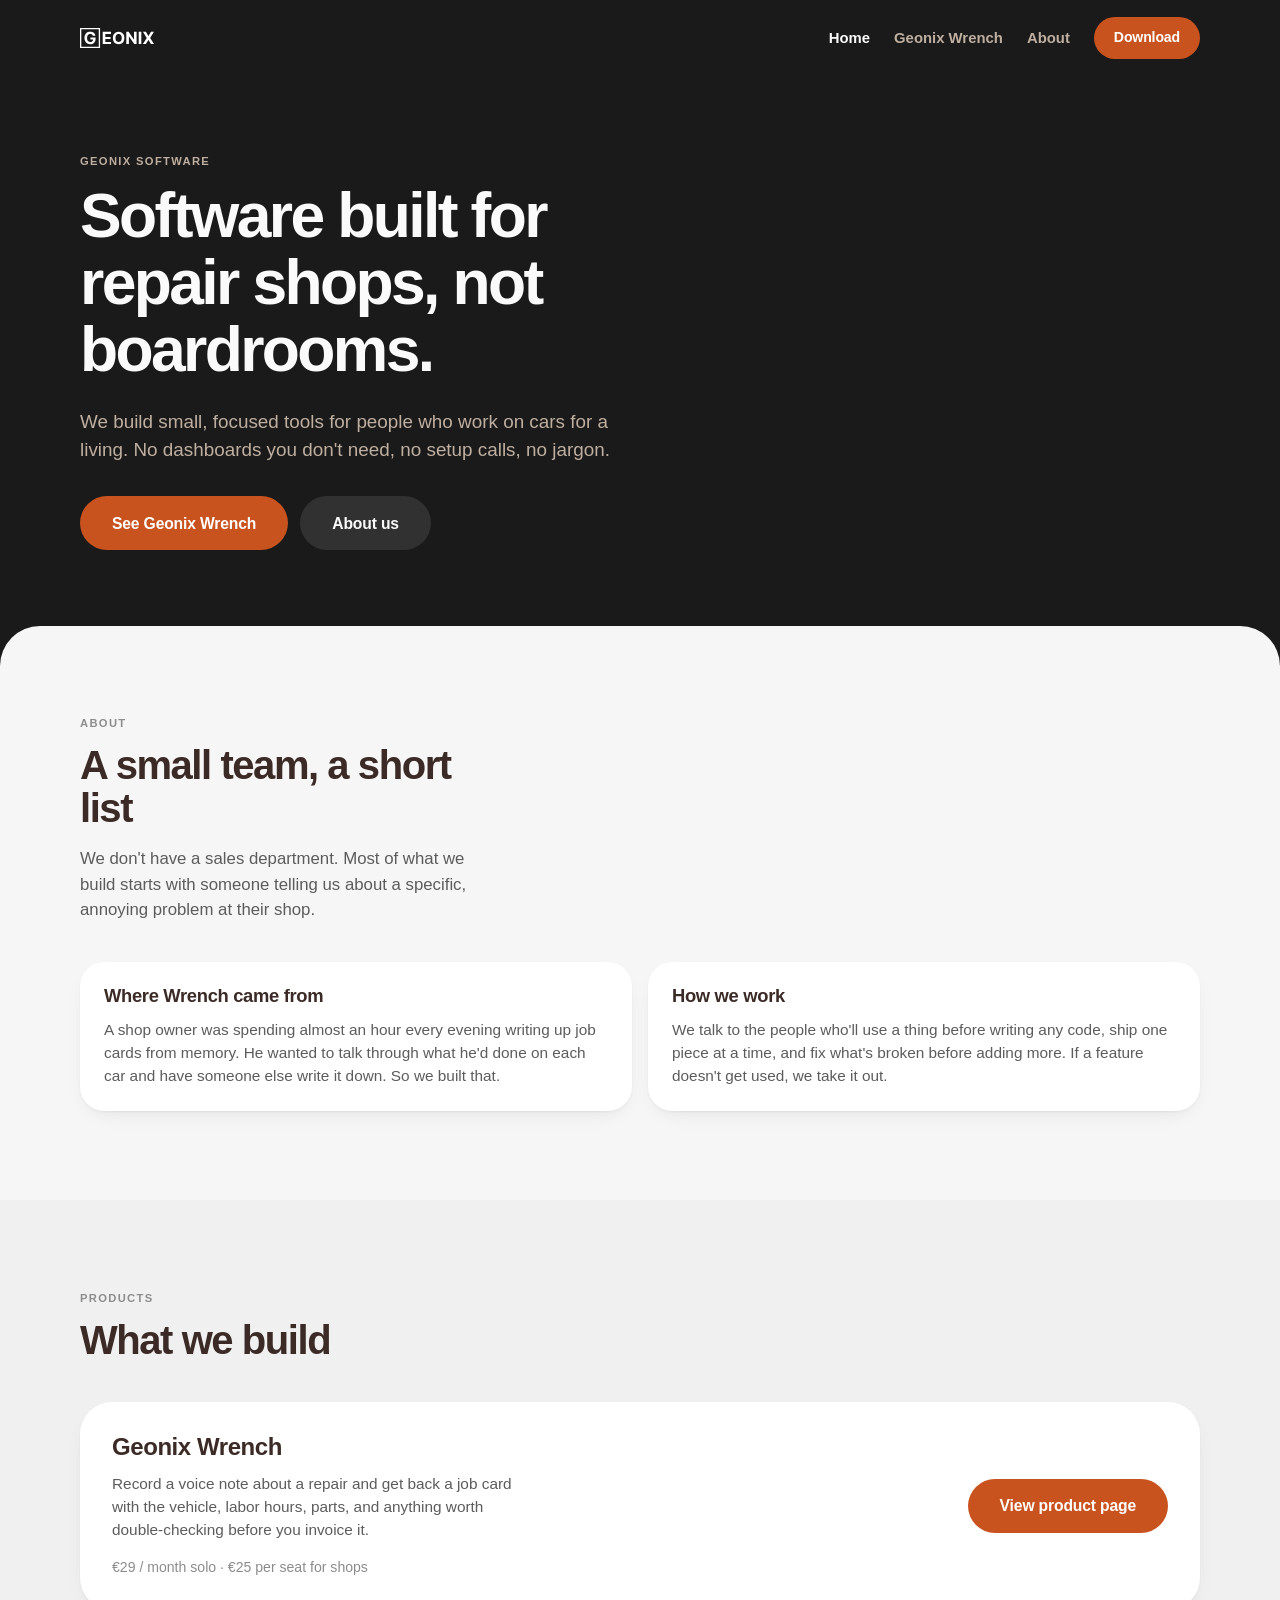
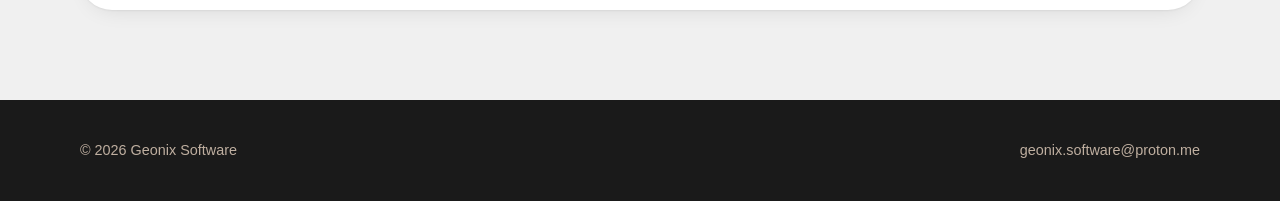
==== commit df07447d: "Drop the decorative glyphs; let the type carry the pages Every card had a rounded tile with a line-a" ====
--- a/index.html
+++ b/index.html
@@ -7,7 +7,7 @@
 <meta name="description" content="Small, focused software for people who work on cars for a living." />
 <meta name="theme-color" content="#1a1a1a" />
 <link rel="icon" href="data:," />
-<link rel="stylesheet" href="assets/site.css" />
+<link rel="stylesheet" href="assets/site.css?v=2" />
 </head>
 <body>
 
@@ -55,7 +55,6 @@
 
     <div class="grid grid-2">
       <div class="card">
-        <span class="icon-tile icon-tile-accent" aria-hidden="true"><svg viewBox="0 0 24 24" fill="none" stroke="currentColor" stroke-width="1.9" stroke-linecap="round" stroke-linejoin="round"><path d="M3 21V10l9-7 9 7v11a1 1 0 0 1-1 1h-5v-7H9v7H4a1 1 0 0 1-1-1Z"/></svg></span>
         <h3>Where Wrench came from</h3>
         <p>
           A shop owner was spending almost an hour every evening writing up job cards from
@@ -64,7 +63,6 @@
         </p>
       </div>
       <div class="card">
-        <span class="icon-tile" aria-hidden="true"><svg viewBox="0 0 24 24" fill="none" stroke="currentColor" stroke-width="1.9" stroke-linecap="round" stroke-linejoin="round"><path d="M14.7 6.3a4.5 4.5 0 0 0 5.9 5.9l-8.3 8.3a2.6 2.6 0 0 1-3.7-3.7Z"/><path d="M20.6 12.2A4.5 4.5 0 0 0 14.7 6.3l-2.6-2.6a3 3 0 0 0-4.2 0L4.2 6.9"/></svg></span>
         <h3>How we work</h3>
         <p>
           We talk to the people who'll use a thing before writing any code, ship one piece at a
--- a/assets/site.css
+++ b/assets/site.css
@@ -467,32 +467,6 @@
   cursor: not-allowed;
 }
 
-/* ------------------------------------------------------------ icon tiles */
-
-/* Rounded-square tile, lifted from the reference grids. Espresso-toned by
-   default so a row of them reads as information, not as three CTAs. */
-.icon-tile {
-  display: grid;
-  place-items: center;
-  width: 48px;
-  height: 48px;
-  border-radius: 16px;
-  background: var(--secondary-soft);
-  color: var(--secondary);
-  margin-bottom: var(--s5);
-  flex: none;
-}
-
-.icon-tile svg {
-  width: 22px;
-  height: 22px;
-}
-
-.icon-tile-accent {
-  background: var(--accent-soft);
-  color: var(--accent);
-}
-
 /* ----------------------------------------------------------------- chips */
 
 .chip {
@@ -640,73 +614,6 @@
 .hero-plain .lede {
   color: var(--on-block-muted);
   margin-top: var(--s6);
-}
-
-/* --------------------------------------------------- job card mock stack */
-
-/* A small layered composition rather than one flat card: the reference hero
-   stacks its artwork, and a single centred rectangle beside a headline reads
-   as a placeholder. */
-.mock-stack {
-  position: relative;
-  padding-bottom: var(--s10);
-}
-
-.mock-float {
-  position: absolute;
-  z-index: 2;
-  display: flex;
-  align-items: center;
-  gap: var(--s3);
-  padding: var(--s3) var(--s5);
-  background: var(--surface);
-  border-radius: var(--r-md);
-  box-shadow: var(--shadow-float);
-  font-size: 0.84rem;
-  font-weight: 700;
-  color: var(--ink);
-  white-space: nowrap;
-}
-
-.mock-float span:first-child {
-  display: grid;
-  place-items: center;
-  width: 28px;
-  height: 28px;
-  border-radius: 9px;
-  flex: none;
-}
-
-.mock-float svg {
-  width: 15px;
-  height: 15px;
-}
-
-.mock-float-tr {
-  top: calc(var(--s6) * -1);
-  right: calc(var(--s5) * -1);
-}
-
-.mock-float-bl {
-  bottom: 0;
-  left: calc(var(--s5) * -1);
-}
-
-/* Off-canvas on a phone, where there is no side margin to float into. */
-@media (max-width: 680px) {
-  .mock-float-tr {
-    right: 0;
-    top: calc(var(--s5) * -1);
-  }
-
-  .mock-float-bl {
-    left: 0;
-  }
-
-  .mock-float {
-    font-size: 0.78rem;
-    padding: var(--s2) var(--s4);
-  }
 }
 
 /* --------------------------------------------------------- job card demo */
@@ -820,22 +727,18 @@
   box-shadow: var(--shadow);
 }
 
-/* A numbered tile rather than a bare numeral — same shape language as
-   .icon-tile, so the two never look like different systems. */
+/* Set as a numeral rather than a filled tile. The tile version matched the
+   icon tiles that used to sit on the cards above, and with those gone a
+   coloured rounded square holding a "01" is just a sticker. */
 .step::before {
   counter-increment: step;
   content: counter(step, decimal-leading-zero);
-  display: grid;
-  place-items: center;
-  width: 48px;
-  height: 48px;
-  border-radius: 16px;
-  background: var(--accent-soft);
+  display: block;
   color: var(--accent);
-  font-size: 0.95rem;
+  font-size: 1.35rem;
   font-weight: 800;
-  letter-spacing: 0;
-  margin-bottom: var(--s5);
+  letter-spacing: -0.02em;
+  margin-bottom: var(--s4);
 }
 
 .step p {
@@ -988,14 +891,20 @@
   box-shadow: var(--shadow-lg);
 }
 
-.badge-round {
-  width: 64px;
-  height: 64px;
-  border-radius: 50%;
-  display: grid;
-  place-items: center;
-  margin: 0 auto var(--s6);
-  font-size: 1.5rem;
+/* Success and cancel used to be told apart by a big round tick / cross badge.
+   A word does the same job without the sticker look, so the state is carried
+   by a small label above the headline instead. */
+.status-line {
+  font-size: 0.72rem;
+  font-weight: 800;
+  letter-spacing: 0.09em;
+  text-transform: uppercase;
+  color: var(--ink-3);
+  margin-bottom: var(--s3);
+}
+
+.status-ok {
+  color: var(--success);
 }
 
 @media (prefers-reduced-motion: reduce) {
@@ -1055,29 +964,6 @@
   outline: 1.5px dashed var(--hairline);
   outline-offset: -1.5px;
   color: var(--ink-3);
-}
-
-.dl-icon {
-  flex: none;
-  display: grid;
-  place-items: center;
-  width: 42px;
-  height: 42px;
-  border-radius: 14px;
-  background: var(--secondary-soft);
-  color: var(--secondary);
-}
-
-/* --sunken, not --muted: the downloads section IS --muted, so a muted tile on
-   it was the same colour as its background and the glyph floated untiled. */
-.dl[aria-disabled='true'] .dl-icon {
-  background: var(--sunken);
-  color: var(--ink-3);
-}
-
-.dl-icon svg {
-  width: 20px;
-  height: 20px;
 }
 
 .dl-text {
@@ -1193,14 +1079,6 @@
     gap: var(--s10);
   }
 
-  .icon-tile,
-  .step::before {
-    width: 42px;
-    height: 42px;
-    border-radius: 14px;
-    margin-bottom: var(--s4);
-  }
-
   .site-footer .shell {
     justify-content: flex-start;
     gap: var(--s2);
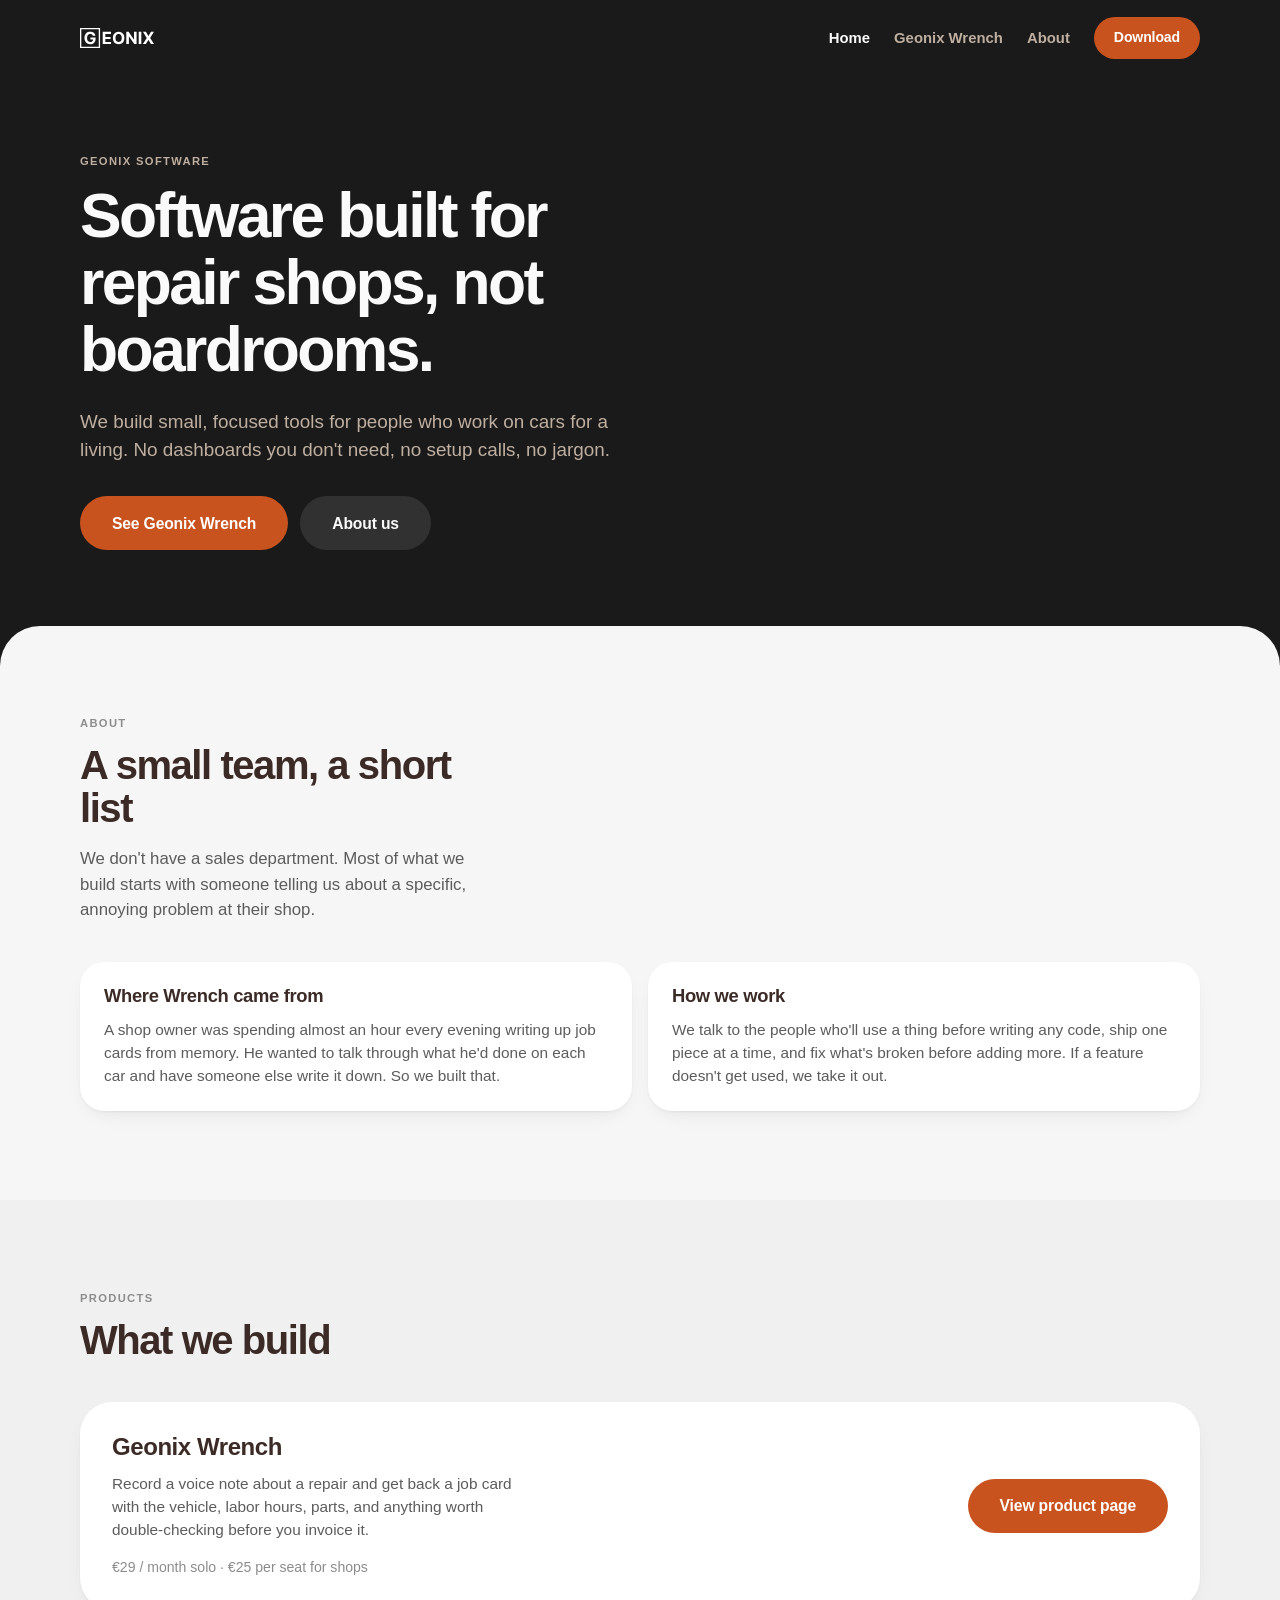
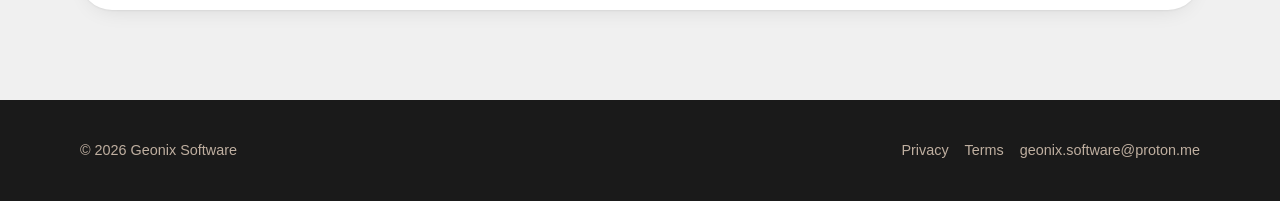
==== commit bf428bdd: "Add the privacy policy and terms pages Both stores require a privacy policy reachable from inside th" ====
--- a/index.html
+++ b/index.html
@@ -7,7 +7,7 @@
 <meta name="description" content="Small, focused software for people who work on cars for a living." />
 <meta name="theme-color" content="#1a1a1a" />
 <link rel="icon" href="data:," />
-<link rel="stylesheet" href="assets/site.css?v=2" />
+<link rel="stylesheet" href="assets/site.css?v=4" />
 </head>
 <body>
 
@@ -100,7 +100,11 @@
 <footer class="site-footer">
   <div class="shell">
     <p>&copy; 2026 Geonix Software</p>
-    <a href="mailto:geonix.software@proton.me">geonix.software@proton.me</a>
+    <nav class="footer-links" aria-label="Legal">
+      <a href="privacy.html">Privacy</a>
+      <a href="terms.html">Terms</a>
+      <a href="mailto:geonix.software@proton.me">geonix.software@proton.me</a>
+    </nav>
   </div>
 </footer>
 
--- a/assets/site.css
+++ b/assets/site.css
@@ -204,6 +204,58 @@
 .shell {
   width: var(--shell);
   margin-inline: auto;
+}
+
+/* ------------------------------------------------------------------ prose */
+
+/* The legal pages. Narrower than the marketing shell because these are read
+   rather than scanned, and a 70-character measure is what makes a long page of
+   text readable instead of a wall. */
+.shell-prose {
+  max-width: 46rem;
+}
+
+.shell-prose h1 {
+  margin-top: var(--s3);
+}
+
+.shell-prose h2 {
+  margin-top: var(--s8);
+  margin-bottom: var(--s3);
+  font-size: 1.28rem;
+  letter-spacing: -0.02em;
+}
+
+.shell-prose p {
+  color: var(--ink-2);
+  margin-bottom: var(--s3);
+  line-height: 1.65;
+}
+
+.shell-prose p.lede,
+.shell-prose p.fine {
+  color: var(--ink-3);
+}
+
+.shell-prose strong {
+  color: var(--ink);
+  font-weight: 700;
+}
+
+.shell-prose a {
+  color: var(--accent);
+  font-weight: 600;
+}
+
+.prose-list {
+  margin: 0 0 var(--s4);
+  padding-left: var(--s5);
+  color: var(--ink-2);
+  line-height: 1.65;
+}
+
+.prose-list li {
+  margin-bottom: var(--s2);
 }
 
 /* The light panel the whole page body sits on. */
@@ -620,14 +672,17 @@
 
 /* Deliberately theme-independent: this is a mock of the generated PDF, and the
    PDF is white paper with a navy accent (BRAND_COLOR in pdf_generator.py).
-   It used to follow --surface, so in dark mode it showed as a black "PDF". */
+   It used to follow --surface, so in dark mode it showed as a black "PDF".
+   Every colour below is the value pdf_generator.py actually draws with. */
 .jobcard {
   --paper: #ffffff;
   --paper-ink: #3b2a25;
   --paper-ink-2: #5c5c5c;
   --paper-ink-3: #8c8c8c;
   --paper-line: #ebebeb;
-  --paper-navy: #1f3a5f;
+  --paper-navy: #1f3a5f; /* BRAND_COLOR */
+  --paper-amber: #f2a900; /* ACCENT_COLOR */
+  --paper-zebra: #f5f5f5; /* reportlab "whitesmoke" */
 
   position: relative;
   background: var(--paper);
@@ -637,72 +692,94 @@
   box-shadow: var(--shadow-float);
 }
 
-.jobcard-top {
+/* The shop's logo slot, left empty on purpose. Sized to the box the PDF
+   reserves — up to 2.5in wide by 0.5in tall — so the frame stands in at the
+   real proportions rather than at whatever looked neat. */
+.jobcard-logo {
   display: flex;
   align-items: center;
-  justify-content: space-between;
-  gap: var(--s4);
-  padding-bottom: var(--s4);
-  border-bottom: 1px solid var(--paper-line);
-}
-
-.jobcard-id {
-  font-size: 0.78rem;
-  font-weight: 600;
+  justify-content: center;
+  width: 150px;
+  height: 44px;
+  margin-bottom: var(--s4);
+  border: 1.5px dashed #d8d2cc;
+  border-radius: var(--r-sm);
+  font-size: 0.62rem;
+  font-weight: 800;
+  letter-spacing: 0.14em;
+  text-transform: uppercase;
   color: var(--paper-ink-3);
 }
 
-.jobcard-row {
-  padding-block: var(--s4);
-  border-bottom: 1px solid var(--paper-line);
-}
-
-.jobcard-row:last-of-type {
-  border-bottom: 0;
-}
-
-.jobcard-label {
-  font-size: 0.68rem;
-  font-weight: 800;
-  letter-spacing: 0.12em;
-  text-transform: uppercase;
+/* The grey 10pt lines: the two under the logo, and the currency line at the
+   foot. Same style in the PDF, so same class here. */
+.jobcard-meta {
+  font-size: 0.8rem;
+  line-height: 1.45;
+  color: var(--paper-ink-2);
+}
+
+.jobcard-foot {
+  margin-top: var(--s5);
+}
+
+/* Title case, navy, 13pt — not the tiny letterspaced uppercase eyebrow this
+   mock used to invent. The PDF's headings are the loudest thing on the page
+   after the table header, and looking like it is the whole point. */
+.jobcard-h {
+  margin-top: var(--s5);
+  margin-bottom: var(--s2);
+  font-size: 1rem;
+  font-weight: 700;
+  letter-spacing: -0.01em;
   color: var(--paper-navy);
-  margin-bottom: var(--s2);
-}
-
-.jobcard-value {
-  font-size: 0.96rem;
+}
+
+.jobcard-body {
+  font-size: 0.9rem;
+  line-height: 1.5;
   color: var(--paper-ink);
 }
 
-.jobcard-line {
-  display: flex;
-  align-items: baseline;
-  justify-content: space-between;
-  gap: var(--s4);
-  font-size: 0.92rem;
-  padding-block: var(--s1);
-}
-
-.jobcard-line span:last-child {
+.jobcard-table {
+  width: 100%;
+  margin-top: var(--s3);
+  border-collapse: collapse;
+  font-size: 0.82rem;
+}
+
+.jobcard-table th,
+.jobcard-table td {
+  padding: 7px 10px;
+  text-align: right;
+}
+
+/* colWidths 3.0in / 1.0in / 1.3in / 1.3in of a 6.6in table. */
+.jobcard-table th:first-child,
+.jobcard-table td:first-child {
+  width: 45.5%;
+  text-align: left;
+}
+
+.jobcard-table thead th {
+  background: var(--paper-navy);
+  color: #ffffff;
+  font-weight: 700;
+  white-space: nowrap;
+}
+
+.jobcard-table tbody tr:nth-child(even) {
+  background: var(--paper-zebra);
+}
+
+.jobcard-table td {
   font-variant-numeric: tabular-nums;
-  color: var(--paper-ink-2);
-}
-
-.flag {
-  margin-top: var(--s4);
-  background: #f6e4d8;
-  border-radius: var(--r-md);
-  padding: var(--s3) var(--s4);
-  font-size: 0.86rem;
-  color: #8a3a14;
-  display: flex;
-  gap: var(--s3);
-}
-
-.flag > span:first-child {
-  font-weight: 800;
-  flex: none;
+}
+
+/* The amber rule separating the subtotal from the line items. */
+.jobcard-table tfoot td {
+  border-top: 1px solid var(--paper-amber);
+  font-weight: 700;
 }
 
 /* ----------------------------------------------------------------- steps */
@@ -864,6 +941,16 @@
   gap: var(--s4);
 }
 
+/* Privacy and Terms live here on every page: both app stores require a
+   reachable privacy policy URL, and burying it one click deeper than the
+   contact address would be a strange thing to optimise for. */
+.footer-links {
+  display: flex;
+  flex-wrap: wrap;
+  align-items: center;
+  gap: var(--s4);
+}
+
 .site-footer a {
   transition: color 0.15s ease;
 }
@@ -994,6 +1081,19 @@
   color: var(--ink-3);
 }
 
+/* The caveats under the grid. Stacked tight so they read as footnotes to the
+   downloads rather than as body copy competing with them. */
+.dl-notes {
+  margin-top: var(--s6);
+  display: grid;
+  gap: var(--s2);
+}
+
+.dl-notes strong {
+  color: var(--ink-2);
+  font-weight: 700;
+}
+
 /* ---------------------------------------------------------------- mobile */
 
 @media (max-width: 640px) {
@@ -1012,6 +1112,24 @@
     padding: var(--s5);
   }
 
+  /* Four money columns do not fit a phone at desktop metrics — "Amount" was
+     clipped off the right edge of the paper. Tightened rather than scrolled or
+     stacked: this is a picture of a sheet of paper, and paper does not scroll
+     sideways or reflow into cards. */
+  .jobcard-table {
+    font-size: 0.72rem;
+  }
+
+  .jobcard-table th,
+  .jobcard-table td {
+    padding: 6px 5px;
+  }
+
+  .jobcard-table th:first-child,
+  .jobcard-table td:first-child {
+    width: 38%;
+  }
+
   .product-card {
     gap: var(--s5);
   }
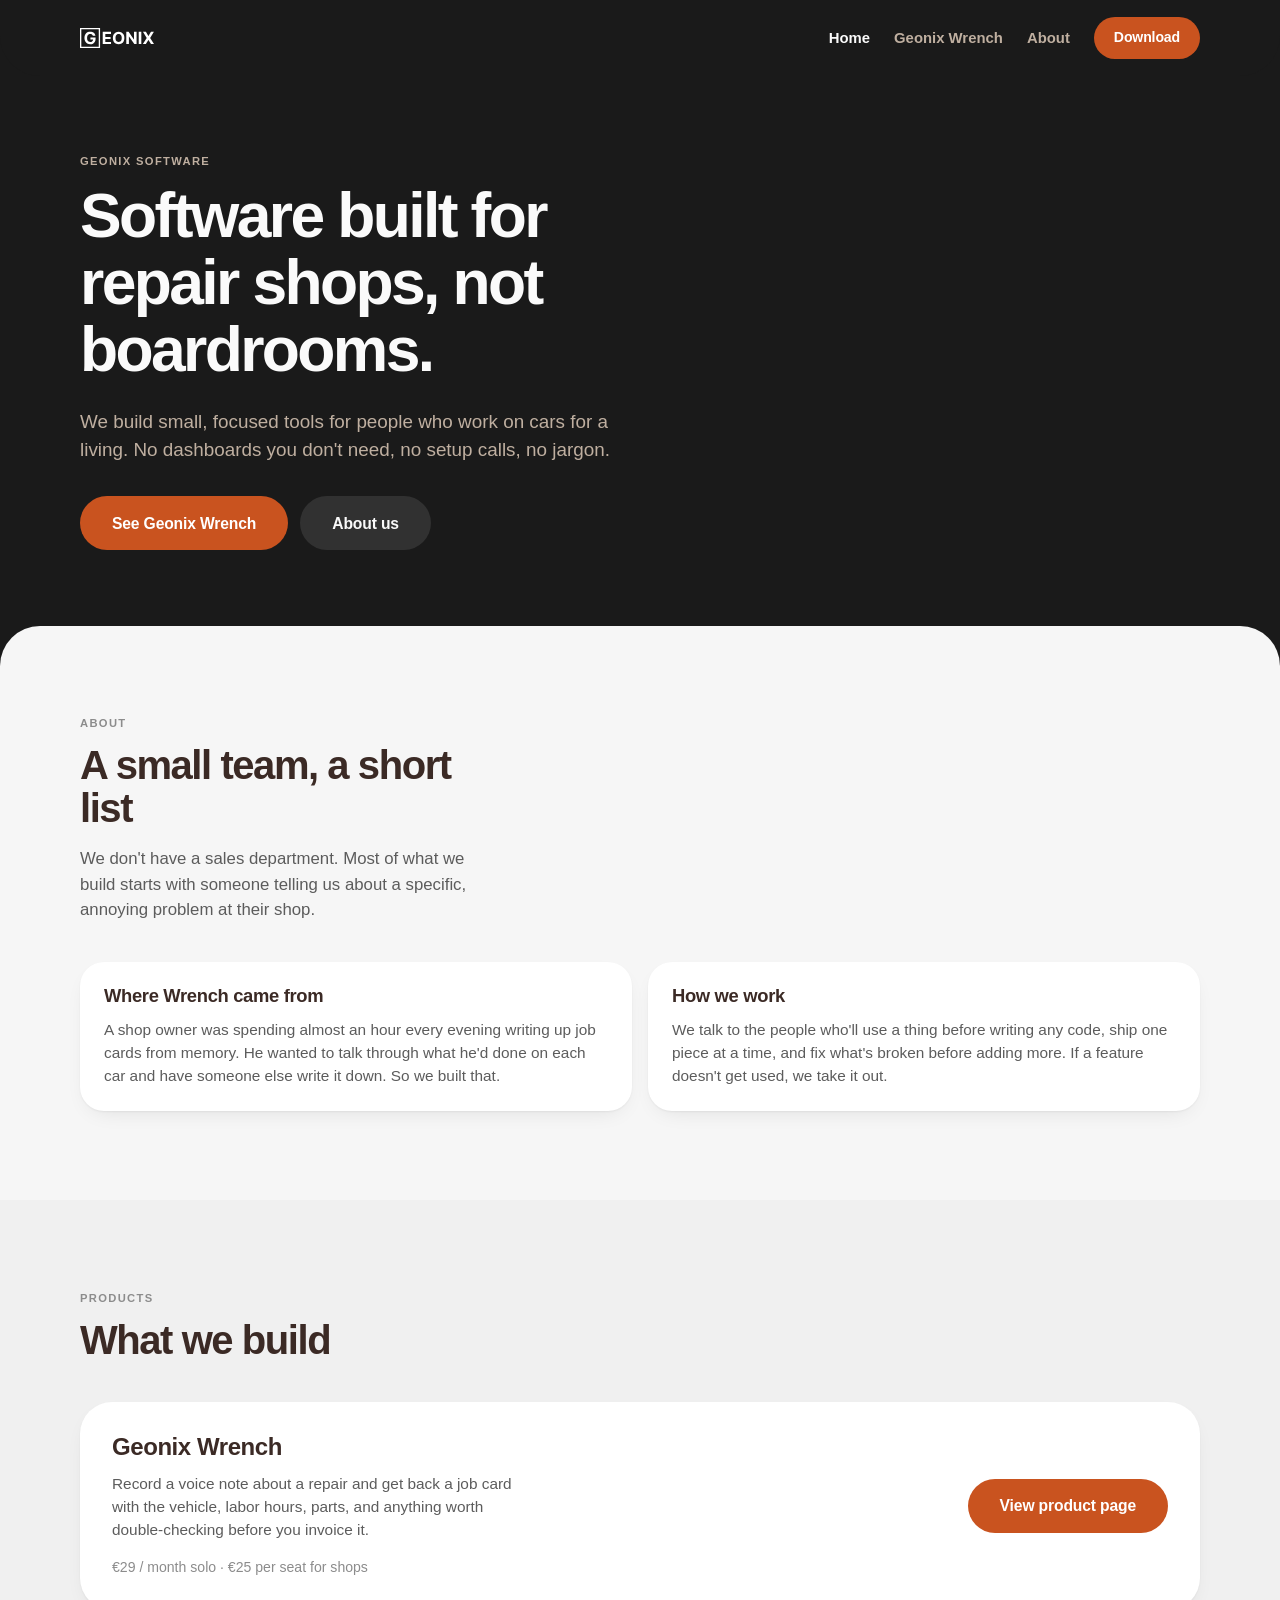
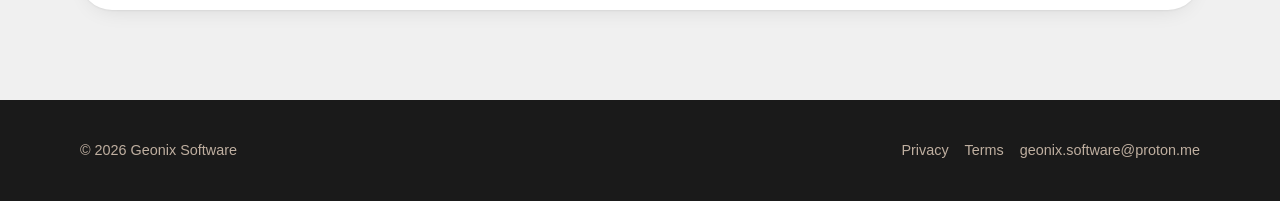
==== commit 23ed5fb4: "Curve the bottom of the pinned header Once the bar became sticky it ended in a hard square cut as so" ====
--- a/index.html
+++ b/index.html
@@ -7,7 +7,7 @@
 <meta name="description" content="Small, focused software for people who work on cars for a living." />
 <meta name="theme-color" content="#1a1a1a" />
 <link rel="icon" href="data:," />
-<link rel="stylesheet" href="assets/site.css?v=4" />
+<link rel="stylesheet" href="assets/site.css?v=6" />
 </head>
 <body>
 
--- a/assets/site.css
+++ b/assets/site.css
@@ -318,8 +318,35 @@
 
 /* ---------------------------------------------------- header (on block) */
 
+/* Pinned to the top for the whole scroll. The bar is opaque --block rather
+   than translucent because the pages scroll both dark blocks and the light
+   sheet underneath it, and a blur that reads well over one looks like a smear
+   over the other.
+
+   z-index sits above the .hero-plain stacking context (z-index: 1 further up)
+   so the hero does not slide over the bar on the way past. */
 .site-header {
   background: var(--block);
+  position: sticky;
+  top: 0;
+  z-index: 50;
+  /* The mirror of .sheet, which is `--r-sheet --r-sheet 0 0` where it meets
+     the block above it. The bar is the block meeting content below it, so the
+     same corner treatment belongs on the bottom edge — otherwise the bar ends
+     in a hard square cut as soon as the page scrolls under it, which is the
+     one place on the site a dark-to-light boundary is not curved.
+
+     Invisible at rest: the hero block directly beneath is the same colour, so
+     the bar and hero still read as one slab until you scroll. */
+  border-radius: 0 0 var(--r-sheet) var(--r-sheet);
+}
+
+/* Anchor links (#download, #about, #pricing) would otherwise land with their
+   heading hidden behind the pinned bar. Offset every jump target by a little
+   more than the bar's own height. */
+:target,
+[id] {
+  scroll-margin-top: 92px;
 }
 
 .site-header .shell {
@@ -1081,19 +1108,6 @@
   color: var(--ink-3);
 }
 
-/* The caveats under the grid. Stacked tight so they read as footnotes to the
-   downloads rather than as body copy competing with them. */
-.dl-notes {
-  margin-top: var(--s6);
-  display: grid;
-  gap: var(--s2);
-}
-
-.dl-notes strong {
-  color: var(--ink-2);
-  font-weight: 700;
-}
-
 /* ---------------------------------------------------------------- mobile */
 
 @media (max-width: 640px) {
